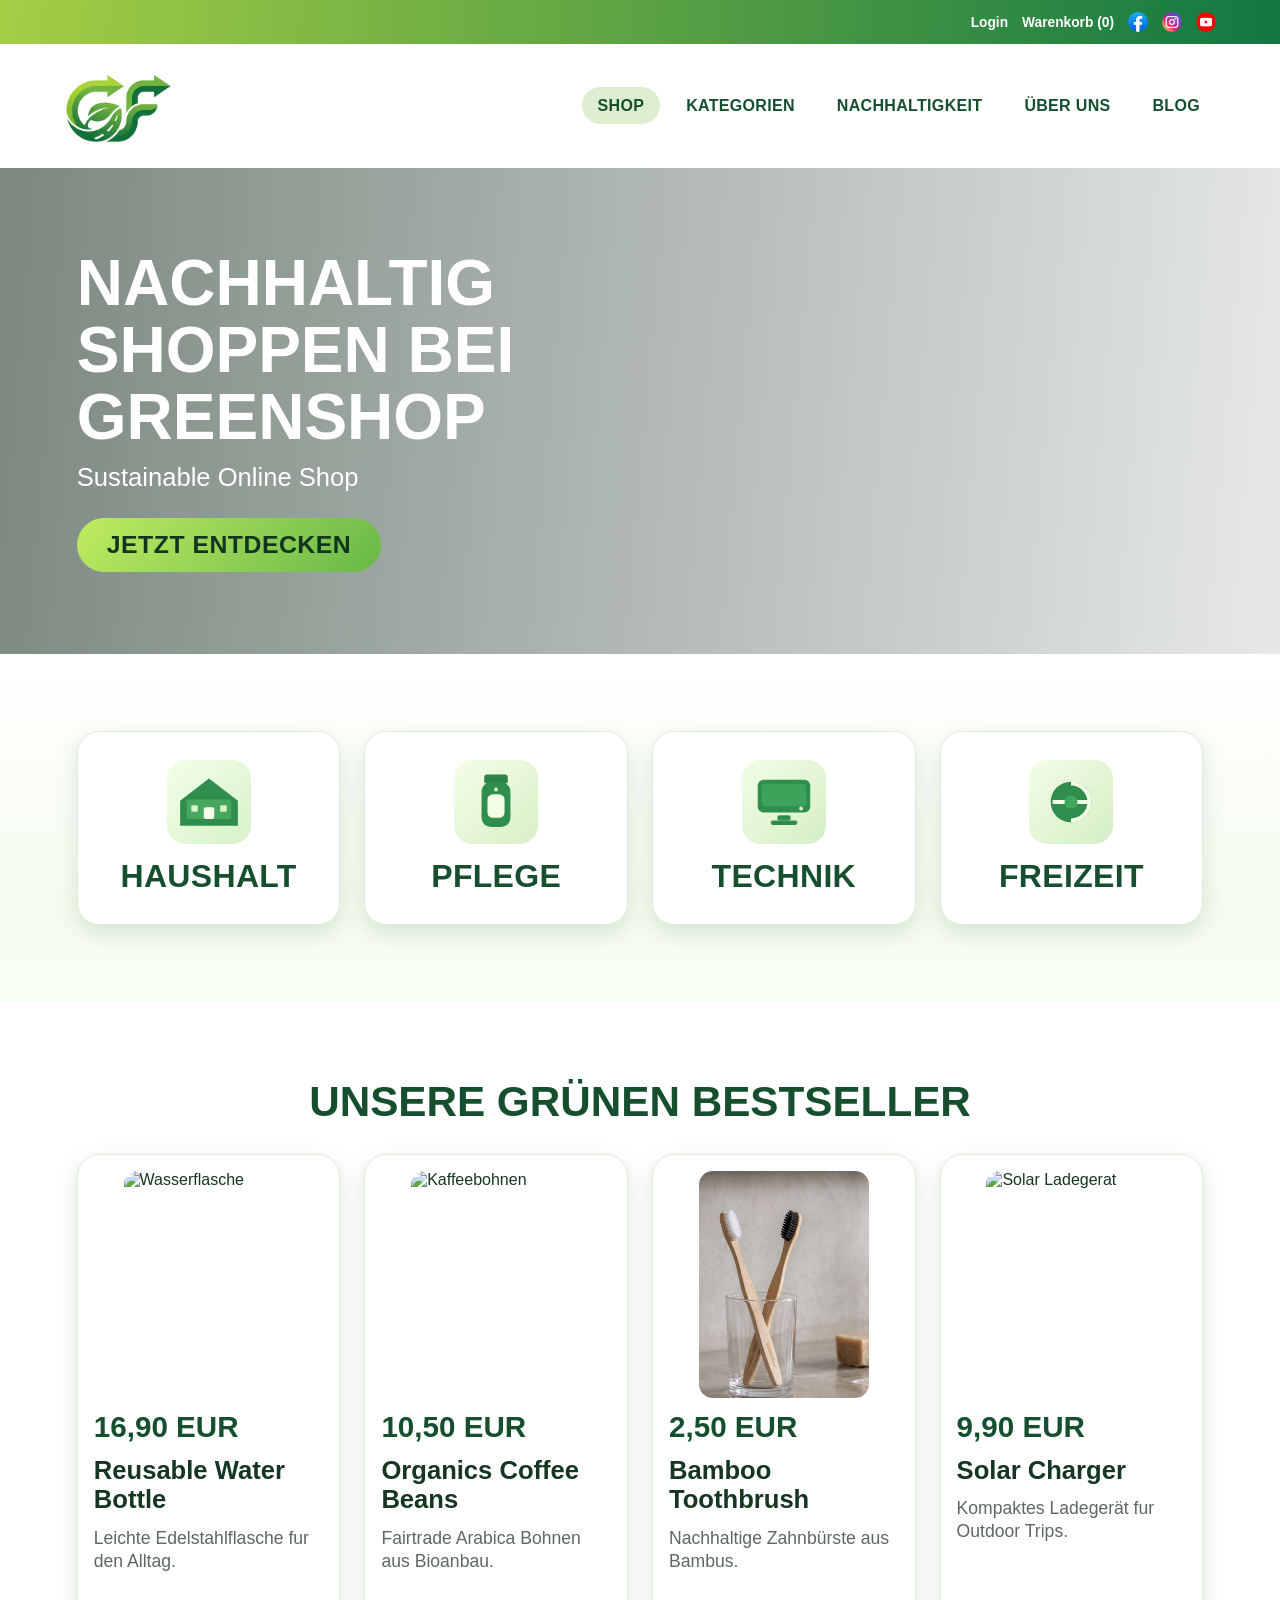
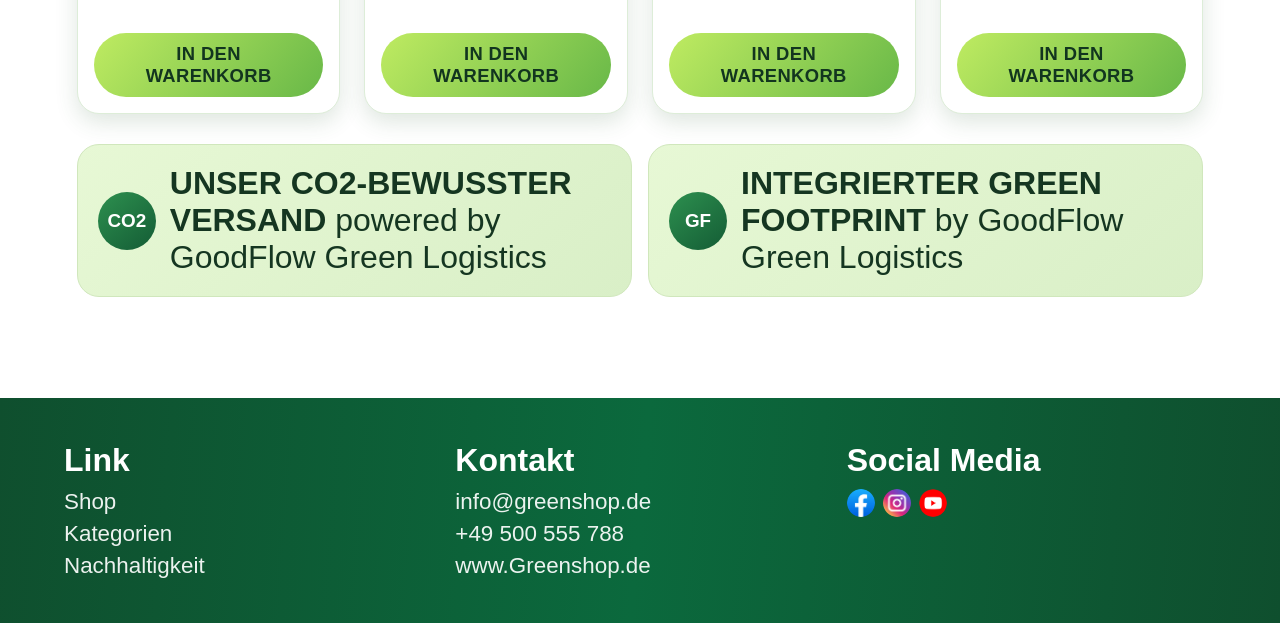
==== index.html @ f4a14ac5 "feat/refactor: Großes Frontend-Update, CSS-Strukturierung & Mobile Optimierung - refactor: styles.cs" ====
<!DOCTYPE html>
<html lang="de">
<head>
    <meta charset="UTF-8">
    <meta name="viewport" content="width=device-width, initial-scale=1.0">
    <title>Greenshop - Sustainable Online Shop</title>
    <link rel="icon" type="image/svg+xml" href="assets/icons/favicon.png">
    <link rel="stylesheet" href="styles/styles.css">
</head>
<body>
    <div class="page-wrap">
        <div class="site-shell">

            <!-- Aktions-Banner (innerhalb site-shell) -->
            <div id="promo-banner">
                <span class="banner-emoji">🌿</span>
                10 % Rabatt auf alles! &nbsp;–&nbsp; Nur bis <strong>16. Mai 2026</strong> &nbsp;–&nbsp; Endet in:
                <span class="banner-countdown">
                    <span class="countdown-block"><span id="cd-days">00</span><span class="cd-label">Tage</span></span>
                    <span class="cd-sep">:</span>
                    <span class="countdown-block"><span id="cd-hours">00</span><span class="cd-label">Std</span></span>
                    <span class="cd-sep">:</span>
                    <span class="countdown-block"><span id="cd-minutes">00</span><span class="cd-label">Min</span></span>
                    <span class="cd-sep">:</span>
                    <span class="countdown-block"><span id="cd-seconds">00</span><span class="cd-label">Sek</span></span>
                </span>
                <span class="banner-emoji">🌿</span>
            </div>
            <script>
                (function () {
                    const deadline = new Date('2026-05-17T00:00:00').getTime();
                    function pad(n) { return String(n).padStart(2, '0'); }
                    function tick() {
                        const diff = deadline - Date.now();
                        if (diff <= 0) {
                            document.getElementById('promo-banner').style.display = 'none';
                            return;
                        }
                        const days    = Math.floor(diff / 86400000);
                        const hours   = Math.floor((diff % 86400000) / 3600000);
                        const minutes = Math.floor((diff % 3600000)  / 60000);
                        const seconds = Math.floor((diff % 60000)    / 1000);
                        document.getElementById('cd-days').textContent    = pad(days);
                        document.getElementById('cd-hours').textContent   = pad(hours);
                        document.getElementById('cd-minutes').textContent = pad(minutes);
                        document.getElementById('cd-seconds').textContent = pad(seconds);
                    }
                    tick();
                    setInterval(tick, 1000);
                })();
            </script>

            <header>
                <div class="top-bar">
                    <a href="src/login.html" class="top-link">Login</a>
                    <a href="src/warenkorb.html" class="top-link">Warenkorb (0)</a>
                    <a href="src/blog.html" class="social-top"><img src="assets/icons/social-facebook.png" alt="Facebook" class="social-top-icon"></a>
                    <a href="src/blog.html" class="social-top"><img src="assets/icons/social-instagram.png" alt="Instagram" class="social-top-icon"></a>
                    <a href="src/blog.html" class="social-top"><img src="assets/icons/social-youtube.png" alt="YouTube" class="social-top-icon"></a>
                </div>
                <nav>
                    <a href="index.html" class="logo">
                        <img src="assets/images/logo-mockup.png" alt="GoodFlow Logo" class="logo-icon">
                    </a>
                    <input type="checkbox" id="menu-toggle" class="menu-toggle" aria-label="Navigation öffnen">
                    <label for="menu-toggle" class="hamburger" aria-hidden="true">
                        <span></span>
                        <span></span>
                        <span></span>
                    </label>
                    <ul class="nav-links">
                        <li><a href="src/shop.html" class="active">Shop</a></li>
                        <li><a href="src/kategorien.html">Kategorien</a></li>
                        <li><a href="src/nachhaltigkeit.html">Nachhaltigkeit</a></li>
                        <li><a href="src/ueber-uns.html">Über uns</a></li>
                        <li><a href="src/blog.html">Blog</a></li>
                    </ul>
                </nav>
            </header>

            <section class="hero">
                <div class="hero-content">
                    <h1>NACHHALTIG SHOPPEN BEI Greenshop</h1>
                    <p>Sustainable Online Shop</p>
                    <a href="src/shop.html" class="btn-cta">JETZT ENTDECKEN</a>
                </div>
            </section>

            <index>
                <section class="section section-soft categories">
                    <div class="category-grid">
                        <a href="src/kategorien.html#haushalt" class="cat-card">
                            <img src="assets/icons/cat-haushalt.svg" alt="Haushalt" class="cat-icon-img">
                            <h3>HAUSHALT</h3>
                        </a>
                        <a href="src/kategorien.html#pflege" class="cat-card">
                            <img src="assets/icons/cat-pflege.svg" alt="Pflege" class="cat-icon-img">
                            <h3>PFLEGE</h3>
                        </a>
                        <a href="src/kategorien.html#technik" class="cat-card">
                            <img src="assets/icons/cat-technik.svg" alt="Technik" class="cat-icon-img">
                            <h3>TECHNIK</h3>
                        </a>
                        <a href="src/kategorien.html#freizeit" class="cat-card">
                            <img src="assets/icons/cat-freizeit.svg" alt="Freizeit" class="cat-icon-img">
                            <h3>FREIZEIT</h3>
                        </a>
                    </div>
                </section>

                <section class="section products">
                    <h2 class="section-title">Unsere grünen Bestseller</h2>
                    <div class="product-grid">
                        <article class="product-card">
                            <img src="assets/images/bottle.png" alt="Wasserflasche" class="product-img">
                            <p class="price">16,90 EUR</p>
                            <h4>Reusable Water Bottle</h4>
                            <p class="desc">Leichte Edelstahlflasche fur den Alltag.</p>
                            <a href="src/shop.html" class="btn-cart">IN DEN WARENKORB</a>
                        </article>
                        <article class="product-card">
                            <img src="assets/images/coffee.png" alt="Kaffeebohnen" class="product-img">
                            <p class="price">10,50 EUR</p>
                            <h4>Organics Coffee Beans</h4>
                            <p class="desc">Fairtrade Arabica Bohnen aus Bioanbau.</p>
                            <a href="src/shop.html" class="btn-cart">IN DEN WARENKORB</a>
                        </article>
                        <article class="product-card">
                            <img src="assets/images/toothbrush.png" alt="Bambus Zahnbuerste" class="product-img">
                            <p class="price">2,50 EUR</p>
                            <h4>Bamboo Toothbrush</h4>
                            <p class="desc">Nachhaltige Zahnbürste aus Bambus.</p>
                            <a href="src/shop.html" class="btn-cart">IN DEN WARENKORB</a>
                        </article>
                        <article class="product-card">
                            <img src="assets/images/solar charger.png" alt="Solar Ladegerat" class="product-img">
                            <p class="price">9,90 EUR</p>
                            <h4>Solar Charger</h4>
                            <p class="desc">Kompaktes Ladegerät fur Outdoor Trips.</p>
                            <a href="src/shop.html" class="btn-cart">IN DEN WARENKORB</a>
                        </article>
                    </div>

                    <div class="info-banner">
                        <article class="info-box">
                            <span class="info-icon">CO2</span>
                            <p><strong>Unser CO2-bewusster Versand</strong> powered by GoodFlow Green Logistics</p>
                        </article>
                        <article class="info-box">
                            <span class="info-icon">GF</span>
                            <p><strong>Integrierter Green Footprint</strong> by GoodFlow Green Logistics</p>
                        </article>
                    </div>
                </section>
            </index>

            <footer>
                <div class="footer-col">
                    <h4>Link</h4>
                    <ul>
                        <li><a href="shop.html">Shop</a></li>
                        <li><a href="kategorien.html">Kategorien</a></li>
                        <li><a href="nachhaltigkeit.html">Nachhaltigkeit</a></li>
                    </ul>
                </div>
                <div class="footer-col">
                    <h4>Kontakt</h4>
                    <ul>
                        <li>info@greenshop.de</li>
                        <li>+49 500 555 788</li>
                        <li>www.Greenshop.de</li>
                    </ul>
                </div>
                <div class="footer-col">
                    <h4>Social Media</h4>
                    <div class="social-row">
                        <a href="src/blog.html" class="social-btn"><img src="assets/icons/social-facebook.png" alt="Facebook" class="social-icon"></a>
                        <a href="src/blog.html" class="social-btn"><img src="assets/icons/social-instagram.png" alt="Instagram" class="social-icon"></a>
                        <a href="src/blog.html" class="social-btn"><img src="assets/icons/social-youtube.png" alt="YouTube" class="social-icon"></a>
                    </div>
                </div>
            </footer>
        </div>
    </div>
</body>
</html>
---- styles/styles.css ----
/* ========================================================== */
/* CSS STRUCTURE & ORGANIZATION                              */
/* ========================================================== */
/* 
  1. CSS VARIABLES & ROOT
  2. RESET & GLOBAL STYLES
  3. TYPOGRAPHY & BUTTONS
  4. HEADER & NAVIGATION
  5. TOP BAR
  6. PROMO BANNER
  7. HERO SECTION
  8. CATEGORIES SECTION
  9. PRODUCTS SECTION
  10. INFO BANNER
  11. FOOTER
  12. BLOG SECTION
  13. LOGIN & DASHBOARD
  14. ÜBER UNS / TEAM
  15. MEDIA QUERIES (980px, 768px, 480px)
*/

/* ========================================================== */
/* 1. CSS VARIABLES & ROOT                                   */
/* ========================================================== */

:root {
    --green-900: #164f2e;
    --green-800: #1f6b3b;
    --green-700: #2f8d4e;
    --green-500: #7fcb4f;
    --green-300: #dceecf;
    --green-100: #f4fbef;
    --white: #ffffff;
    --text-900: #153621;
    --text-700: #315341;
    --shadow-soft: 0 16px 32px rgba(19, 62, 33, 0.12);
    --shadow-card: 0 8px 22px rgba(48, 102, 57, 0.16);
    --radius-lg: 22px;
}

/* ========================================================== */
/* 2. RESET & GLOBAL STYLES                                  */
/* ========================================================== */

* {
    box-sizing: border-box;
    margin: 0;
    padding: 0;
}

body {
    min-height: 100vh;
    font-family: "Segoe UI", Tahoma, Geneva, Verdana, sans-serif;
    background:
        radial-gradient(circle at 8% 88%, rgba(138, 194, 96, 0.2) 0, rgba(138, 194, 96, 0) 28%),
        radial-gradient(circle at 92% 18%, rgba(34, 105, 56, 0.15) 0, rgba(34, 105, 56, 0) 24%),
        #f5f5f5;
    color: var(--text-900);
}

.page-wrap {
    width: 100%;
    min-height: 100vh;
}

.site-shell {
    min-height: 100vh;
    background: var(--white);
    overflow: hidden;
}

/* ========================================================== */
/* 3. TYPOGRAPHY & BUTTONS                                   */
/* ========================================================== */

.btn-cta,
.btn-cart {
    text-decoration: none;
    text-align: center;
    border: 0;
    border-radius: 999px;
    background: linear-gradient(130deg, #bfeb61, #68b848);
    color: #12351f;
    font-weight: 800;
    letter-spacing: 0.02em;
    transition: transform 0.2s ease, filter 0.2s ease;
}

.btn-cta {
    display: inline-block;
    padding: 13px 30px;
    font-size: 1.55rem;
}

.btn-cart {
    display: block;
    margin-top: auto;
    padding: 10px 18px;
    font-size: 1.15rem;
    cursor: pointer;
}

.btn-cta:hover,
.btn-cart:hover {
    transform: translateY(-1px);
    filter: brightness(0.98);
}

.section {
    padding: clamp(56px, 6vw, 88px) clamp(24px, 6vw, 84px);
}

.section-soft {
    background: linear-gradient(180deg, #ffffff 0%, #f5fcef 75%, #f7fff5 100%);
}

.section-title {
    text-align: center;
    text-transform: uppercase;
    color: var(--green-900);
    font-size: clamp(2.1rem, 3.3vw, 3rem);
    margin-bottom: 28px;
}

/* ========================================================== */
/* 4. HEADER & NAVIGATION                                    */
/* ========================================================== */

nav {
    display: flex;
    align-items: center;
    justify-content: space-between;
    padding: 26px clamp(24px, 5vw, 64px);
    background: var(--white);
}

.logo {
    text-decoration: none;
    color: inherit;
    display: flex;
    align-items: center;
    gap: 12px;
}

.logo-mark {
    width: 48px;
    height: 48px;
    border-radius: 50%;
    display: grid;
    place-items: center;
    background: linear-gradient(145deg, var(--green-500), var(--green-800));
    color: var(--white);
    font-weight: 800;
}

.logo-icon {
    width: 250px;
    height: 72px;
    flex: 0 0 auto;
    object-fit: contain;
    object-position: left center;
}

.logo strong {
    display: block;
    color: var(--green-800);
    font-size: 1.95rem;
    line-height: 1;
}

.logo small {
    color: var(--text-700);
    font-size: 0.9rem;
    font-weight: 600;
}

.nav-links {
    list-style: none;
    display: flex;
    flex-wrap: wrap;
    align-items: center;
    gap: 10px;
}

.nav-links a {
    text-decoration: none;
    text-transform: uppercase;
    letter-spacing: 0.02em;
    color: var(--green-900);
    font-weight: 700;
    padding: 10px 16px;
    border-radius: 999px;
}

.nav-links a:hover,
.nav-links a.active {
    background: var(--green-300);
}

.menu-toggle {
    position: absolute;
    width: 1px;
    height: 1px;
    opacity: 0;
    pointer-events: none;
}

.hamburger {
    display: none;
    width: 48px;
    height: 48px;
    border-radius: 50%;
    border: 0;
    background: linear-gradient(135deg, #1f6b3b, #2f8d4e);
    align-items: center;
    justify-content: center;
    flex-direction: column;
    gap: 6px;
    cursor: pointer;
    box-shadow: 0 8px 18px rgba(17, 72, 42, 0.3);
    z-index: 120;
}

.hamburger span {
    width: 22px;
    height: 2px;
    background: var(--white);
    border-radius: 99px;
    transform-origin: center;
    transition: transform 0.32s ease, opacity 0.25s ease;
}

/* ========================================================== */
/* 5. TOP BAR                                                */
/* ========================================================== */

.top-bar {
    min-height: 44px;
    display: flex;
    align-items: center;
    justify-content: flex-end;
    gap: 14px;
    padding: 8px clamp(24px, 5vw, 64px);
    background: linear-gradient(95deg, #a5ce44, #117743);
    color: var(--white);
}

.top-link {
    color: var(--white);
    text-decoration: none;
    font-size: 0.86rem;
    font-weight: 600;
}

.social-top {
    display: inline-flex;
    align-items: center;
    justify-content: center;
}

.social-top-icon {
    width: 20px;
    height: 20px;
    display: block;
    border-radius: 50%;
}

/* ========================================================== */
/* 6. PROMO BANNER                                           */
/* ========================================================== */

#promo-banner {
    background-color: var(--green-800);
    color: var(--white);
    text-align: center;
    padding: 10px 20px;
    font-size: 14px;
    font-weight: 600;
    letter-spacing: 0.04em;
    width: 100%;
    box-sizing: border-box;
    display: flex;
    align-items: center;
    justify-content: center;
    gap: 10px;
}

#promo-banner .banner-emoji {
    font-size: 16px;
}

#promo-banner strong {
    white-space: nowrap;
}

.banner-countdown {
    display: inline-flex;
    align-items: center;
    gap: 6px;
    background: rgba(0, 0, 0, 0.2);
    border-radius: 8px;
    padding: 4px 12px;
    margin-left: 4px;
    font-variant-numeric: tabular-nums;
}

.countdown-block {
    display: inline-flex;
    flex-direction: column;
    align-items: center;
    width: 38px;
}

.countdown-block span:first-child {
    font-size: 15px;
    font-weight: 800;
    line-height: 1.1;
    width: 22px;
    text-align: center;
    display: inline-block;
}

.cd-label {
    font-size: 10px !important;
    font-weight: 500 !important;
    opacity: 0.8;
    text-transform: uppercase;
    letter-spacing: 0.04em;
}

.cd-sep {
    font-size: 14px;
    font-weight: 700;
    opacity: 0.5;
    margin-bottom: 10px;
}

/* ========================================================== */
/* 7. HERO SECTION                                           */
/* ========================================================== */

.hero {
    min-height: 54vh;
    background:
        linear-gradient(95deg, rgba(14, 38, 23, 0.55), rgba(14, 38, 23, 0.1)),
        url("https://images.unsplash.com/photo-1529156069898-49953e39b3ac?auto=format&fit=crop&q=80&w=1700") center/cover;
    display: flex;
    align-items: center;
    padding: 56px clamp(24px, 6vw, 84px);
}

.hero-content {
    color: var(--white);
    max-width: 540px;
}

.hero h1 {
    font-size: clamp(2.1rem, 5vw, 4rem);
    line-height: 1.05;
    text-transform: uppercase;
    margin-bottom: 12px;
}

.hero p {
    font-size: clamp(1.2rem, 2vw, 2rem);
    margin-bottom: 26px;
}

/* ========================================================== */
/* 8. CATEGORIES SECTION                                     */
/* ========================================================== */

.category-grid {
    display: grid;
    grid-template-columns: repeat(4, minmax(0, 1fr));
    gap: 24px;
}

.cat-card {
    text-decoration: none;
    color: var(--green-900);
    background: var(--white);
    border-radius: var(--radius-lg);
    box-shadow: var(--shadow-card);
    border: 1px solid #deedd8;
    min-height: 194px;
    display: flex;
    flex-direction: column;
    justify-content: center;
    align-items: center;
    gap: 14px;
}

.cat-icon {
    font-size: 3.35rem;
}

.cat-icon-img {
    width: 84px;
    height: 84px;
}

.cat-card h3 {
    font-size: 2rem;
    letter-spacing: 0.01em;
}

/* ========================================================== */
/* 9. PRODUCTS SECTION                                       */
/* ========================================================== */

.product-grid {
    display: grid;
    grid-template-columns: repeat(4, minmax(220px, 1fr));
    gap: 24px;
}

.product-card {
    background: var(--white);
    border-radius: var(--radius-lg);
    box-shadow: var(--shadow-card);
    border: 1px solid #ddedd8;
    padding: 16px;
    display: flex;
    flex-direction: column;
    gap: 12px;
    min-height: 560px;
}

.product-img {
    width: clamp(170px, 72%, 240px);
    aspect-ratio: 3 / 4;
    height: auto;
    align-self: center;
    object-fit: cover;
    border-radius: 14px;
}

.price {
    font-size: 1.85rem;
    color: var(--green-900);
    font-weight: 900;
}

.product-card h4 {
    font-size: 1.6rem;
    line-height: 1.15;
}

.desc {
    color: #5c695f;
    font-size: 1.1rem;
    line-height: 1.3;
}

/* ========================================================== */
/* 10. INFO BANNER                                           */
/* ========================================================== */

.info-banner {
    margin-top: 30px;
    display: grid;
    grid-template-columns: repeat(2, minmax(0, 1fr));
    gap: 16px;
}

.info-box {
    background: linear-gradient(140deg, #e7f8d5, #d9efc7);
    border-radius: var(--radius-lg);
    border: 1px solid #d0e7bc;
    min-height: 150px;
    display: flex;
    align-items: center;
    gap: 14px;
    padding: 20px;
}

.info-icon {
    flex: 0 0 auto;
    width: 58px;
    height: 58px;
    border-radius: 50%;
    display: grid;
    place-items: center;
    color: var(--white);
    background: linear-gradient(140deg, #2d904f, #145c35);
    font-size: 1.18rem;
    font-weight: 800;
}

.info-box p {
    font-size: 2rem;
    line-height: 1.15;
}

.info-box strong {
    text-transform: uppercase;
}

/* ========================================================== */
/* 11. FOOTER                                                */
/* ========================================================== */

footer {
    margin-top: 24px;
    padding: 44px clamp(24px, 5vw, 64px);
    display: grid;
    grid-template-columns: repeat(3, minmax(0, 1fr));
    gap: 22px;
    color: var(--white);
    background: linear-gradient(95deg, #0f4f2e, #0b693d, #0f4f2e);
}

.footer-col h4 {
    font-size: 2rem;
    margin-bottom: 10px;
}

.footer-col ul {
    list-style: none;
    display: grid;
    gap: 6px;
}

.footer-col li,
.footer-col a {
    font-size: 1.4rem;
    color: rgba(255, 255, 255, 0.92);
    text-decoration: none;
}

.social-row {
    display: flex;
    gap: 8px;
}

.social-btn {
    display: inline-flex;
    align-items: center;
    justify-content: center;
    text-decoration: none;
}

.social-icon {
    width: 28px;
    height: 28px;
    border-radius: 50%;
    display: block;
}

/* ========================================================== */
/* 12. BLOG SECTION                                          */
/* ========================================================== */

.blog-section {
    background-color: var(--white);
}

.blog-grid {
    display: grid;
    grid-template-columns: repeat(auto-fit, minmax(300px, 1fr));
    gap: 32px;
    max-width: 1200px;
    margin: 0 auto;
}

.blog-card {
    background: var(--white);
    border-radius: var(--radius-lg);
    box-shadow: var(--shadow-card);
    border: 1px solid #d7e7cf;
    overflow: hidden;
    transition: transform 0.3s ease, box-shadow 0.3s ease;
    display: flex;
    flex-direction: column;
}

.blog-card:hover {
    transform: translateY(-6px);
    box-shadow: var(--shadow-soft);
}

.blog-img {
    width: 100%;
    height: 220px;
    object-fit: cover;
}

.blog-content {
    padding: 26px;
    display: flex;
    flex-direction: column;
    flex-grow: 1;
}

.blog-date {
    font-size: 0.85rem;
    color: var(--green-700);
    font-weight: 700;
    text-transform: uppercase;
    letter-spacing: 0.05em;
    margin-bottom: 8px;
}

.blog-content h3 {
    font-size: 1.5rem;
    color: var(--green-900);
    margin-bottom: 12px;
    line-height: 1.3;
}

.blog-content p {
    color: var(--text-700);
    font-size: 1.05rem;
    line-height: 1.5;
    margin-bottom: 20px;
    flex-grow: 1;
}

.blog-content .text-link {
    align-self: flex-start;
    font-size: 1.05rem;
}

/* ========================================================== */
/* 13. LOGIN & DASHBOARD                                     */
/* ========================================================== */

.subpage-hero {
    min-height: 42vh;
    padding: 70px 42px;
    display: grid;
    place-items: center;
    text-align: center;
    background: linear-gradient(165deg, #f8fff2 0%, #e3f3d5 100%);
}

.subpage-hero h1 {
    font-size: clamp(2rem, 5vw, 4rem);
    margin-bottom: 12px;
}

.subpage-hero p {
    color: var(--text-700);
    max-width: 620px;
    font-size: clamp(1rem, 1.9vw, 1.35rem);
}

.login-section {
    padding: 40px clamp(24px, 6vw, 84px) 80px;
    display: flex;
    justify-content: center;
}

.login-card {
    width: min(520px, 100%);
    background: #ffffff;
    border: 1px solid #d7e7cf;
    border-radius: 18px;
    box-shadow: var(--shadow-card);
    padding: 26px;
}

.login-card h2 {
    font-size: 1.7rem;
    margin-bottom: 16px;
}

.login-form {
    display: grid;
    gap: 14px;
}

.login-form label {
    display: grid;
    gap: 8px;
    color: #264937;
    font-weight: 600;
}

.login-form input {
    border: 1px solid #c6ddbd;
    border-radius: 12px;
    padding: 12px 14px;
    font-size: 1rem;
}

.login-actions {
    display: flex;
    justify-content: space-between;
    align-items: center;
    margin-top: 8px;
}

.text-link {
    color: #1f6b3b;
    font-weight: 700;
    text-decoration: none;
}

#error-msg {
    color: #721c24;
    background-color: #f8d7da;
    padding: 12px;
    border-radius: 12px;
    display: none;
    margin-bottom: 16px;
    font-size: 0.95em;
    border: 1px solid #f5c6cb;
}

.password-wrapper {
    position: relative;
    display: flex;
    align-items: center;
}

.password-wrapper input {
    width: 100%;
    padding-right: 40px;
}

#togglePassword {
    position: absolute;
    right: 14px;
    cursor: pointer;
    user-select: none;
    font-size: 1.2rem;
}

.dashboard-container {
    max-width: 800px;
    margin: 40px auto;
    padding: 26px;
    background-color: var(--white);
    border-radius: var(--radius-lg);
    box-shadow: var(--shadow-card);
    border: 1px solid #d7e7cf;
}

.welcome-msg {
    color: var(--green-900);
    margin-bottom: 24px;
    font-size: 1.8rem;
}

.dashboard-grid {
    display: grid;
    grid-template-columns: repeat(2, minmax(0, 1fr));
    gap: 20px;
}

.dashboard-card {
    background: var(--white);
    padding: 20px;
    border-radius: 14px;
    border: 1px solid #c6ddbd;
}

.logout-btn {
    display: inline-block;
    margin-top: 24px;
    padding: 12px 24px;
    background-color: #d9534f;
    color: var(--white);
    text-decoration: none;
    border-radius: 999px;
    font-weight: 700;
    transition: filter 0.2s ease;
}

.logout-btn:hover {
    filter: brightness(0.9);
}

/* ========================================================== */
/* 14. ÜBER UNS / TEAM STYLES                                */
/* ========================================================== */

.feature-grid {
    display: grid;
    grid-template-columns: repeat(auto-fit, minmax(240px, 1fr));
    gap: 24px;
    max-width: 1200px;
    margin: 0 auto;
}

.feature-card {
    background: var(--white);
    border-radius: var(--radius-lg);
    box-shadow: var(--shadow-card);
    border: 1px solid #d7e7cf;
    padding: 30px 24px;
    text-align: center;
    transition: transform 0.3s ease, box-shadow 0.3s ease;
}

.feature-card:hover {
    transform: translateY(-5px);
    box-shadow: var(--shadow-soft);
}

.feature-icon {
    font-size: 3.5rem;
    margin-bottom: 18px;
}

.feature-card h3 {
    color: var(--green-900);
    margin-bottom: 12px;
    font-size: 1.4rem;
}

.feature-card p {
    color: var(--text-700);
    line-height: 1.6;
}

.team-grid-wide {
    display: grid;
    grid-template-columns: repeat(auto-fit, minmax(400px, 1fr));
    gap: 30px;
}

.team-profile {
    background: var(--white);
    border-radius: var(--radius-lg);
    box-shadow: var(--shadow-card);
    border: 1px solid #d7e7cf;
    padding: 30px;
    display: flex;
    flex-direction: column;
    gap: 20px;
    transition: transform 0.2s ease;
}

.team-profile:hover {
    transform: translateY(-3px);
}

.team-header {
    display: flex;
    align-items: center;
    gap: 20px;
    border-bottom: 1px solid #eef6ea;
    padding-bottom: 20px;
}

.team-avatar-large {
    width: 76px;
    height: 76px;
    background: linear-gradient(135deg, var(--green-300), var(--green-500));
    border-radius: 50%;
    display: flex;
    align-items: center;
    justify-content: center;
    font-size: 2.2rem;
    flex-shrink: 0;
    box-shadow: inset 0 -3px 6px rgba(0,0,0,0.1);
}

.team-header h3 {
    color: var(--green-900);
    font-size: 1.6rem;
    margin-bottom: 4px;
}

.role {
    color: var(--green-700);
    font-weight: 700;
    font-size: 0.95rem;
    text-transform: uppercase;
    letter-spacing: 0.05em;
}

.team-bio p {
    color: var(--text-700);
    line-height: 1.7;
    margin-bottom: 24px;
    font-size: 1.05rem;
}

.team-interests {
    display: flex;
    flex-wrap: wrap;
    gap: 10px;
    margin-top: auto; 
}

.team-interests span {
    background: var(--green-100);
    border: 1px solid #c6ddbd;
    color: var(--green-800);
    padding: 8px 16px;
    border-radius: 999px;
    font-size: 0.85rem;
    font-weight: 700;
}

/* --- Zusätzliche Über-Uns & Layout-Klassen --- */
.content-narrow {
    max-width: 900px;
    margin: 0 auto;
}

.content-wide {
    max-width: 1100px;
    margin: 0 auto;
}

.mission-text {
    font-size: 1.2rem;
    line-height: 1.8;
    color: var(--text-700);
    margin-bottom: 24px;
    text-align: center;
}

.timeline-grid {
    display: grid;
    gap: 20px;
}

.timeline-item {
    padding: 24px;
    border-left: 4px solid var(--green-700);
    background: #f9fdf7;
    border-radius: 0 8px 8px 0;
    transition: transform 0.2s ease;
}

.timeline-item:hover {
    transform: translateX(5px);
}

.timeline-item h3 {
    color: var(--green-900);
    margin-bottom: 8px;
    font-size: 1.3rem;
}

.timeline-item p {
    color: var(--text-700);
    line-height: 1.6;
}

.team-intro-text {
    font-size: 1.1rem;
    line-height: 1.8;
    color: var(--text-700);
    margin-bottom: 40px;
    text-align: center;
    max-width: 700px;
    margin-left: auto;
    margin-right: auto;
}
/* ========================================================== */
/* 15. MEDIA QUERIES TABLET & MOBIL (980px, 768px, 480px)    */
/* ========================================================== */

@media (max-width: 980px) {
    nav {
        position: relative;
        flex-direction: row;
        gap: 12px;
        padding: 16px 20px;
    }

    .top-bar {
        justify-content: center;
        flex-wrap: wrap;
    }

    .hero {
        min-height: 340px;
        padding-top: 54px;
        padding-bottom: 54px;
        padding-left: 24px;
        padding-right: 24px;
    }

    .logo {
        align-self: center;
    }

    .logo-icon {
        width: 190px;
        height: 46px;
    }

    .hamburger {
        display: inline-flex;
        margin-left: auto;
    }

    .nav-links {
        position: fixed;
        inset: 0;
        z-index: 110;
        width: 100vw;
        height: 100vh;
        justify-content: center;
        align-items: center;
        flex-direction: column;
        flex-wrap: nowrap;
        gap: 18px;
        padding: 110px 24px 36px;
        background:
            radial-gradient(circle at 75% 12%, rgba(176, 231, 121, 0.35) 0, rgba(176, 231, 121, 0) 35%),
            linear-gradient(150deg, #0f4f2e, #117743 50%, #0e5f36);
        opacity: 0;
        visibility: hidden;
        pointer-events: none;
        transform: translateY(-100%);
        transition: transform 0.4s ease, opacity 0.3s ease, visibility 0.3s ease;
        overflow-y: auto;
    }

    .nav-links li {
        width: min(420px, 100%);
        display: flex;
        justify-content: center;
    }

    .nav-links a {
        display: block;
        width: 100%;
        text-align: center;
        line-height: 1.2;
        padding: 14px 18px;
        color: var(--white);
        font-size: clamp(1.4rem, 4vw, 2rem);
        letter-spacing: 0.04em;
    }

    .nav-links a:hover,
    .nav-links a.active {
        background: rgba(255, 255, 255, 0.2);
    }

    .menu-toggle:checked ~ .nav-links {
        opacity: 1;
        visibility: visible;
        pointer-events: auto;
        transform: translateY(0);
    }

    .menu-toggle:checked + .hamburger {
        position: fixed;
        top: 58px;
        right: 20px;
    }

    .menu-toggle:checked + .hamburger span:nth-child(1) {
        transform: translateY(8px) rotate(45deg);
    }

    .menu-toggle:checked + .hamburger span:nth-child(2) {
        opacity: 0;
    }

    .menu-toggle:checked + .hamburger span:nth-child(3) {
        transform: translateY(-8px) rotate(-45deg);
    }

    body:has(.menu-toggle:checked) {
        overflow: hidden;
    }

    .category-grid,
    .product-grid {
        grid-template-columns: 1fr;
    }

    .product-img {
        width: clamp(170px, 66%, 230px);
    }
    
    .dashboard-grid,
    .team-grid-wide {
        grid-template-columns: 1fr;
    }
}

/* TABLET BREAKPOINT (max-width: 768px) */
@media (max-width: 768px) {
    .section {
        padding: clamp(40px, 5vw, 56px) 20px;
    }

    .section-title {
        font-size: clamp(1.6rem, 3vw, 2.2rem);
        margin-bottom: 20px;
    }

    .hero h1 {
        font-size: clamp(1.6rem, 4vw, 2.8rem);
        margin-bottom: 10px;
    }

    .hero p {
        font-size: clamp(1rem, 1.8vw, 1.5rem);
        margin-bottom: 20px;
    }

    .btn-cta {
        padding: 11px 24px;
        font-size: 1.2rem;
    }

    .category-grid {
        grid-template-columns: repeat(2, 1fr);
        gap: 16px;
    }

    .cat-card {
        min-height: 160px;
        gap: 10px;
    }

    .cat-icon {
        font-size: 2.5rem;
    }

    .cat-icon-img {
        width: 64px;
        height: 64px;
    }

    .cat-card h3 {
        font-size: 1.4rem;
    }

    .product-grid {
        grid-template-columns: repeat(2, 1fr);
        gap: 16px;
    }

    .product-card {
        min-height: 420px;
        padding: 12px;
        gap: 10px;
    }

    .product-card h4 {
        font-size: 1.2rem;
        line-height: 1.2;
    }

    .price {
        font-size: 1.4rem;
    }

    .desc {
        font-size: 0.95rem;
        line-height: 1.3;
    }

    .btn-cart {
        padding: 8px 14px;
        font-size: 0.95rem;
        margin-top: auto;
    }

    .product-img {
        width: clamp(120px, 60%, 180px);
    }

    #promo-banner {
        padding: 8px 16px;
        font-size: 13px;
        gap: 8px;
        flex-wrap: wrap;
    }

    .banner-countdown {
        padding: 4px 10px;
        gap: 4px;
    }

    .countdown-block {
        width: 32px;
    }

    .countdown-block span:first-child {
        font-size: 12px;
        width: 18px;
    }

    .cd-label {
        font-size: 8px !important;
    }

    .info-banner {
        grid-template-columns: 1fr;
        gap: 12px;
    }

    .info-box {
        min-height: 120px;
        padding: 16px;
        gap: 12px;
    }

    .info-box p {
        font-size: 1.3rem;
    }

    .info-icon {
        width: 48px;
        height: 48px;
        font-size: 1rem;
    }

    footer {
        grid-template-columns: 1fr;
        gap: 16px;
        padding: 32px 20px;
    }

    .footer-col h4 {
        font-size: 1.4rem;
    }

    .footer-col li,
    .footer-col a {
        font-size: 1.1rem;
    }

    .cart-section {
        grid-template-columns: 1fr !important;
        padding: 20px 16px !important;
    }

    .cart-summary {
        position: static !important;
    }

    .dashboard-container {
        padding: 20px;
        margin: 20px 16px;
    }
}

/* SMARTPHONE BREAKPOINT (max-width: 480px) */
@media (max-width: 480px) {
    .section {
        padding: clamp(32px, 4vw, 40px) 16px;
    }

    .section-title {
        font-size: clamp(1.4rem, 2.8vw, 1.8rem);
        margin-bottom: 16px;
    }

    .hero {
        min-height: 280px;
        padding: 40px 16px;
    }

    .hero h1 {
        font-size: clamp(1.3rem, 3.5vw, 2rem);
        margin-bottom: 8px;
    }

    .hero p {
        font-size: clamp(0.95rem, 1.5vw, 1.2rem);
        margin-bottom: 16px;
    }

    .btn-cta {
        padding: 10px 20px;
        font-size: 1rem;
    }

    .category-grid {
        grid-template-columns: repeat(2, 1fr);
        gap: 12px;
    }

    .cat-card {
        min-height: 140px;
        gap: 8px;
        border-radius: 16px;
    }

    .cat-icon {
        font-size: 2rem;
    }

    .cat-icon-img {
        width: 54px;
        height: 54px;
    }

    .cat-card h3 {
        font-size: 1.1rem;
        letter-spacing: 0;
    }

    .product-grid {
        grid-template-columns: repeat(2, 1fr);
        gap: 12px;
    }

    .product-card {
        min-height: 360px;
        padding: 10px;
        gap: 8px;
        border-radius: 14px;
    }

    .product-card h4 {
        font-size: 1rem;
        line-height: 1.15;
    }

    .price {
        font-size: 1.2rem;
        font-weight: 900;
    }

    .desc {
        font-size: 0.85rem;
        line-height: 1.25;
    }

    .btn-cart {
        padding: 7px 12px;
        font-size: 0.85rem;
        font-weight: 700;
    }

    .product-img {
        width: clamp(90px, 50%, 130px);
        aspect-ratio: 3 / 4;
    }

    #promo-banner {
        padding: 6px 12px;
        font-size: 11px;
        gap: 4px;
        flex-direction: column;
        line-height: 1.3;
    }

    #promo-banner strong {
        white-space: normal;
    }

    .banner-countdown {
        padding: 3px 8px;
        gap: 2px;
        margin: 0;
        font-size: 10px;
    }

    .countdown-block {
        width: 28px;
    }

    .countdown-block span:first-child {
        font-size: 11px;
        width: 16px;
    }

    .cd-label {
        font-size: 7px !important;
        display: none;
    }

    .cd-sep {
        font-size: 10px;
        margin-bottom: 6px;
    }

    .info-banner {
        grid-template-columns: 1fr;
        gap: 10px;
    }

    .info-box {
        min-height: 100px;
        padding: 12px;
        gap: 10px;
    }

    .info-box p {
        font-size: 1.1rem;
        line-height: 1.2;
    }

    .info-icon {
        width: 42px;
        height: 42px;
        font-size: 0.9rem;
        flex-shrink: 0;
    }

    footer {
        grid-template-columns: 1fr;
        gap: 12px;
        padding: 24px 16px;
    }

    .footer-col h4 {
        font-size: 1.2rem;
        margin-bottom: 8px;
    }

    .footer-col li,
    .footer-col a {
        font-size: 0.95rem;
    }

    .social-icon {
        width: 24px;
        height: 24px;
    }

    .login-section {
        padding: 20px 16px 40px;
    }

    .login-card {
        padding: 18px;
    }

    .login-card h2 {
        font-size: 1.3rem;
        margin-bottom: 12px;
    }

    .login-form input {
        padding: 10px 12px;
        font-size: 0.95rem;
    }

    .cart-section {
        grid-template-columns: 1fr !important;
        padding: 16px 12px !important;
    }

    .dashboard-container {
        padding: 16px;
        margin: 16px 12px;
    }

    .dashboard-card {
        padding: 14px;
    }

    .welcome-msg {
        font-size: 1.4rem;
        margin-bottom: 16px;
    }
}
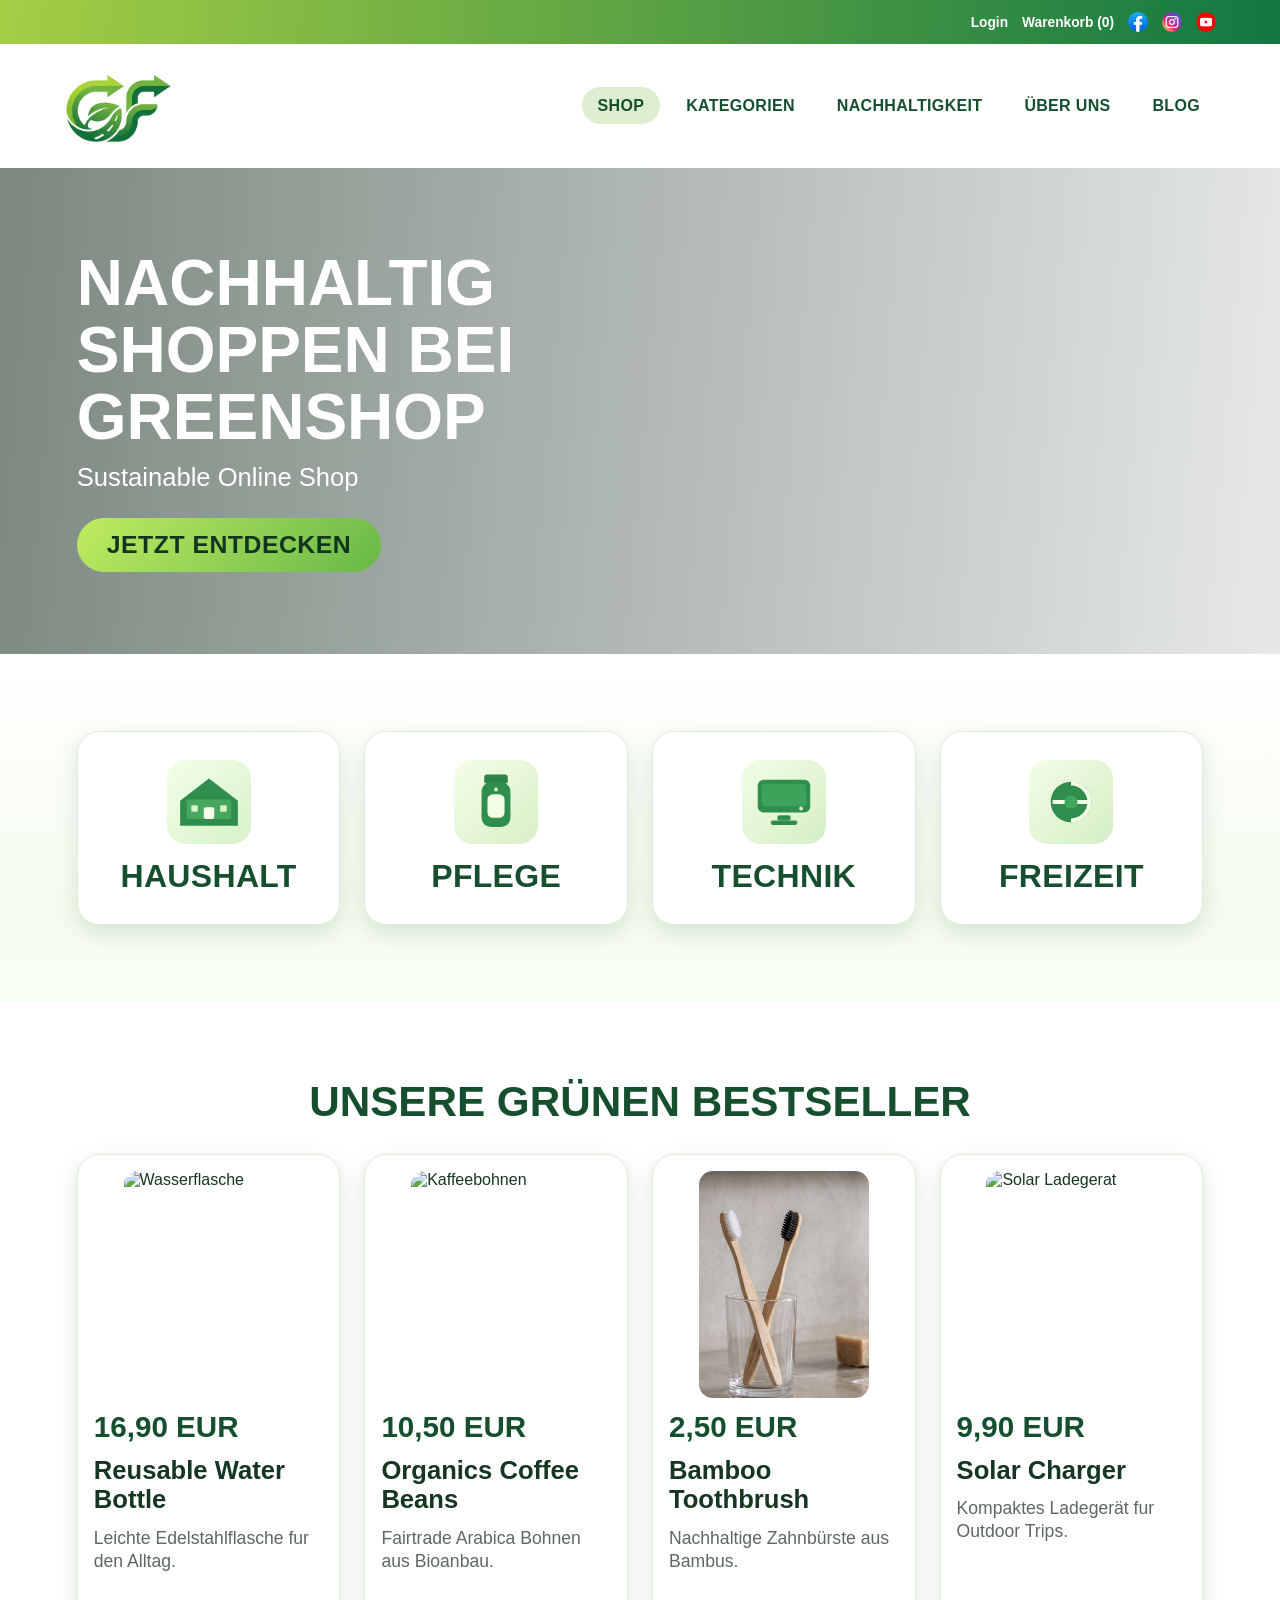
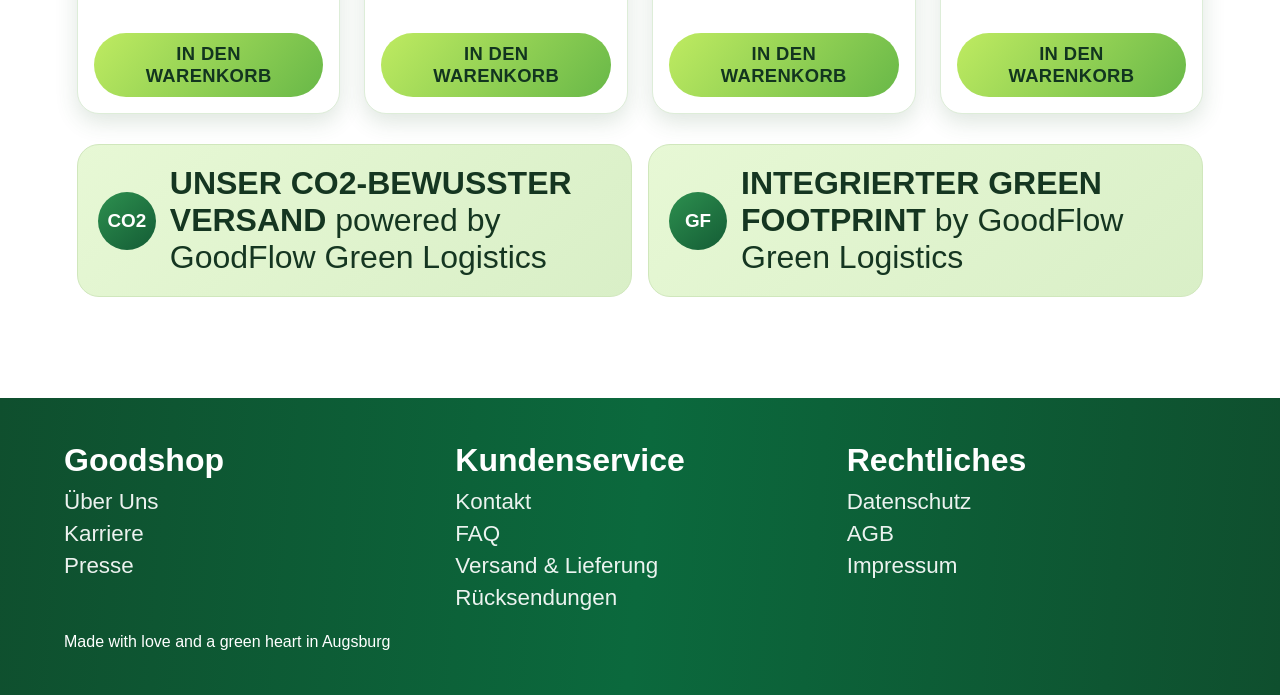
==== commit 38198fc9: "feat: Standardize footer across all HTML pages Ensures a consistent footer design and navigation acr" ====
--- a/index.html
+++ b/index.html
@@ -156,28 +156,37 @@
 
             <footer>
                 <div class="footer-col">
-                    <h4>Link</h4>
+                    <h4>Goodshop</h4>
                     <ul>
-                        <li><a href="shop.html">Shop</a></li>
-                        <li><a href="kategorien.html">Kategorien</a></li>
-                        <li><a href="nachhaltigkeit.html">Nachhaltigkeit</a></li>
+                        <li><a href="src/ueber-uns.html">Über Uns</a></li>
+                        <li><a href="#">Karriere</a></li>
+                        <li><a href="#">Presse</a></li>
                     </ul>
                 </div>
                 <div class="footer-col">
-                    <h4>Kontakt</h4>
+                    <h4>Kundenservice</h4>
                     <ul>
-                        <li>info@greenshop.de</li>
-                        <li>+49 500 555 788</li>
-                        <li>www.Greenshop.de</li>
+                        <li><a href="src/contact.html">Kontakt</a></li>
+                        <li><a href="#">FAQ</a></li>
+                        <li><a href="#">Versand & Lieferung</a></li>
+                        <li><a href="#">Rücksendungen</a></li>
                     </ul>
                 </div>
                 <div class="footer-col">
-                    <h4>Social Media</h4>
+                    <h4>Rechtliches</h4>
+                    <ul>
+                        <li><a href="src/datenschutz.html">Datenschutz</a></li>
+                        <li><a href="#">AGB</a></li>
+                        <li><a href="src/impressum.html">Impressum</a></li>
+                    </ul>
                     <div class="social-row">
-                        <a href="src/blog.html" class="social-btn"><img src="assets/icons/social-facebook.png" alt="Facebook" class="social-icon"></a>
-                        <a href="src/blog.html" class="social-btn"><img src="assets/icons/social-instagram.png" alt="Instagram" class="social-icon"></a>
-                        <a href="src/blog.html" class="social-btn"><img src="assets/icons/social-youtube.png" alt="YouTube" class="social-icon"></a>
+                        <a href="#" class="social-btn"><i class="fab fa-facebook-f social-icon"></i></a>
+                        <a href="#" class="social-btn"><i class="fab fa-instagram social-icon"></i></a>
+                        <a href="#" class="social-btn"><i class="fab fa-twitter social-icon"></i></a>
                     </div>
+                </div>
+                <div class="footer-bottom">
+                    <p>Made with love and a green heart in Augsburg</p>
                 </div>
             </footer>
         </div>
--- a/styles/styles.css
+++ b/styles/styles.css
@@ -32,7 +32,7 @@
     --green-100: #f4fbef;
     --white: #ffffff;
     --text-900: #153621;
-    --text-700: #315341;
+    --text-700: #315541;
     --shadow-soft: 0 16px 32px rgba(19, 62, 33, 0.12);
     --shadow-card: 0 8px 22px rgba(48, 102, 57, 0.16);
     --radius-lg: 22px;
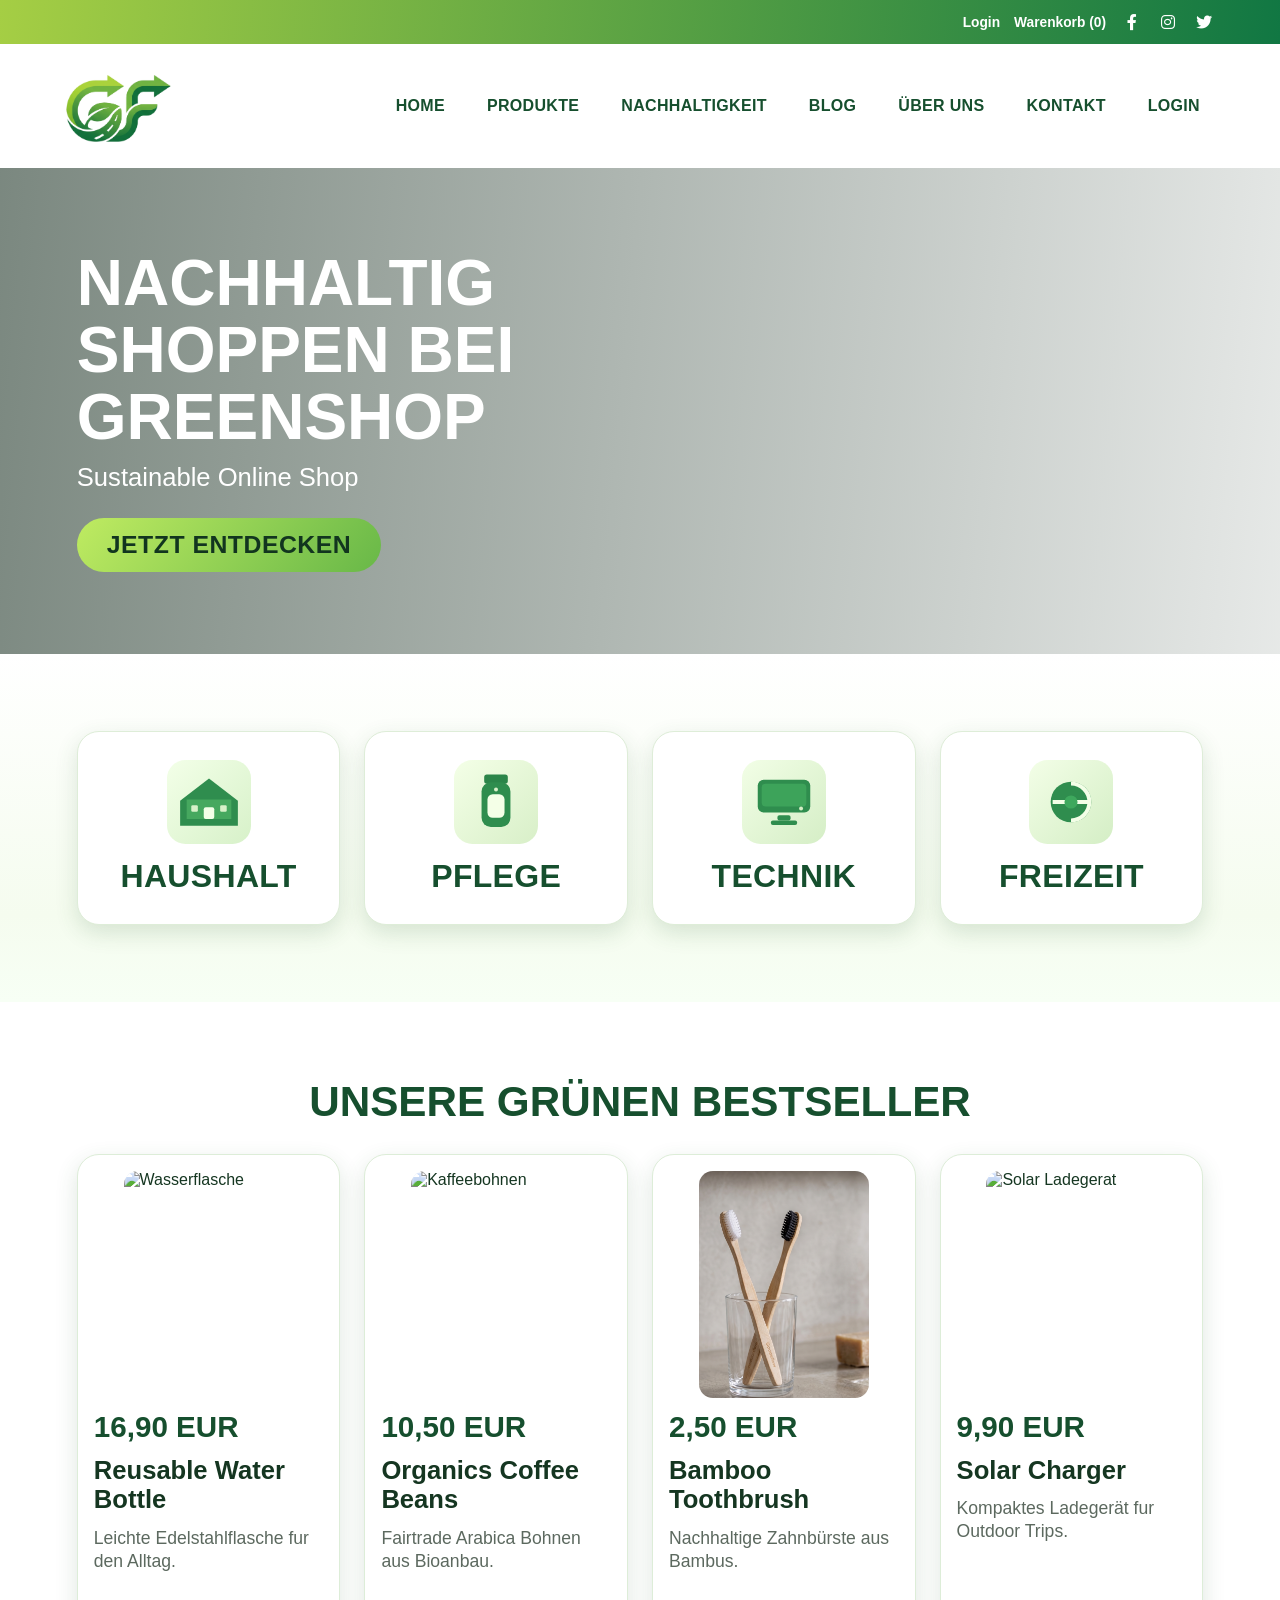
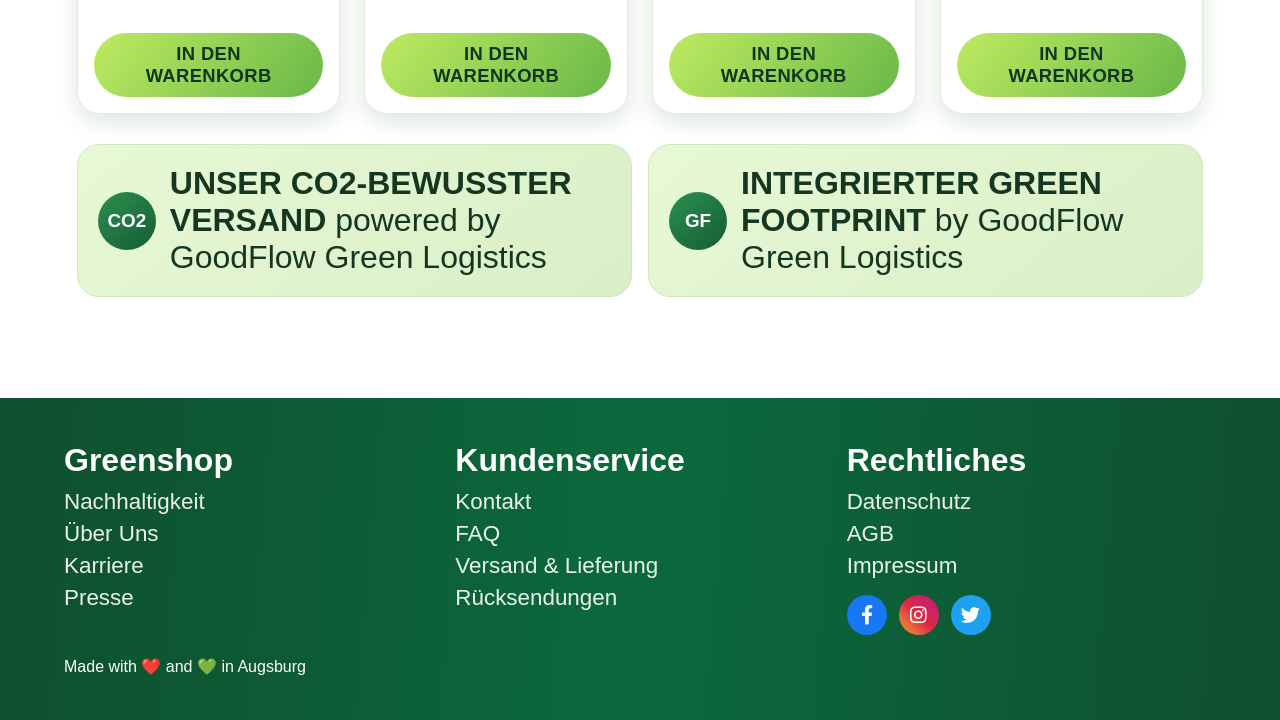
==== commit 46de84a2: "feat: Add Nachhaltigkeit page to navigation and update footer social icons - Add 'Nachhaltigkeit' li" ====
--- a/index.html
+++ b/index.html
@@ -6,6 +6,7 @@
     <title>Greenshop - Sustainable Online Shop</title>
     <link rel="icon" type="image/svg+xml" href="assets/icons/favicon.png">
     <link rel="stylesheet" href="styles/styles.css">
+    <link rel="stylesheet" href="https://cdnjs.cloudflare.com/ajax/libs/font-awesome/6.0.0-beta3/css/all.min.css" integrity="sha512-Fo3rlrZj/k7ujTnHg4CGR2D7kSs0v4LLanw2qksYuRlEzO+tcaEPQogQ0KaoGN26/zrn20ImR1DfuLWnOo7aBA==" crossorigin="anonymous" referrerpolicy="no-referrer" />
 </head>
 <body>
     <div class="page-wrap">
@@ -54,13 +55,15 @@
                 <div class="top-bar">
                     <a href="src/login.html" class="top-link">Login</a>
                     <a href="src/warenkorb.html" class="top-link">Warenkorb (0)</a>
-                    <a href="src/blog.html" class="social-top"><img src="assets/icons/social-facebook.png" alt="Facebook" class="social-top-icon"></a>
-                    <a href="src/blog.html" class="social-top"><img src="assets/icons/social-instagram.png" alt="Instagram" class="social-top-icon"></a>
-                    <a href="src/blog.html" class="social-top"><img src="assets/icons/social-youtube.png" alt="YouTube" class="social-top-icon"></a>
+                    <div class="social-top">
+                        <a href="#" class="social-top-icon"><i class="fab fa-facebook-f"></i></a>
+                        <a href="#" class="social-top-icon"><i class="fab fa-instagram"></i></a>
+                        <a href="#" class="social-top-icon"><i class="fab fa-twitter"></i></a>
+                    </div>
                 </div>
                 <nav>
                     <a href="index.html" class="logo">
-                        <img src="assets/images/logo-mockup.png" alt="GoodFlow Logo" class="logo-icon">
+                        <img src="assets/images/logo-mockup.png" alt="Greenshop Logo" class="logo-icon">
                     </a>
                     <input type="checkbox" id="menu-toggle" class="menu-toggle" aria-label="Navigation öffnen">
                     <label for="menu-toggle" class="hamburger" aria-hidden="true">
@@ -69,11 +72,13 @@
                         <span></span>
                     </label>
                     <ul class="nav-links">
-                        <li><a href="src/shop.html" class="active">Shop</a></li>
-                        <li><a href="src/kategorien.html">Kategorien</a></li>
+                        <li><a href="index.html">Home</a></li>
+                        <li><a href="src/shop.html">Produkte</a></li>
                         <li><a href="src/nachhaltigkeit.html">Nachhaltigkeit</a></li>
-                        <li><a href="src/ueber-uns.html">Über uns</a></li>
                         <li><a href="src/blog.html">Blog</a></li>
+                        <li><a href="src/ueber-uns.html">Über Uns</a></li>
+                        <li><a href="src/contact.html">Kontakt</a></li>
+                        <li><a href="src/login.html">Login</a></li>
                     </ul>
                 </nav>
             </header>
@@ -156,8 +161,9 @@
 
             <footer>
                 <div class="footer-col">
-                    <h4>Goodshop</h4>
+                    <h4>Greenshop</h4>
                     <ul>
+                        <li><a href="src/nachhaltigkeit.html">Nachhaltigkeit</a></li>
                         <li><a href="src/ueber-uns.html">Über Uns</a></li>
                         <li><a href="#">Karriere</a></li>
                         <li><a href="#">Presse</a></li>
@@ -180,13 +186,13 @@
                         <li><a href="src/impressum.html">Impressum</a></li>
                     </ul>
                     <div class="social-row">
-                        <a href="#" class="social-btn"><i class="fab fa-facebook-f social-icon"></i></a>
-                        <a href="#" class="social-btn"><i class="fab fa-instagram social-icon"></i></a>
-                        <a href="#" class="social-btn"><i class="fab fa-twitter social-icon"></i></a>
+                        <a href="#" class="social-btn"><span class="social-icon"><i class="fab fa-facebook-f"></i></span></a>
+                        <a href="#" class="social-btn"><span class="social-icon"><i class="fab fa-instagram"></i></span></a>
+                        <a href="#" class="social-btn"><span class="social-icon"><i class="fab fa-twitter"></i></span></a>
                     </div>
                 </div>
                 <div class="footer-bottom">
-                    <p>Made with love and a green heart in Augsburg</p>
+                    <p>Made with ❤️ and 💚 in Augsburg</p>
                 </div>
             </footer>
         </div>
--- a/styles/styles.css
+++ b/styles/styles.css
@@ -256,13 +256,27 @@
     display: inline-flex;
     align-items: center;
     justify-content: center;
+    gap: 12px;
 }
 
 .social-top-icon {
-    width: 20px;
-    height: 20px;
-    display: block;
+    width: 24px;
+    height: 24px;
+    display: flex;
+    align-items: center;
+    justify-content: center;
     border-radius: 50%;
+    text-decoration: none;
+    color: var(--white);
+    transition: transform 0.2s ease;
+}
+
+.social-top-icon:hover {
+    transform: scale(1.15);
+}
+
+.social-top-icon i {
+    font-size: 1rem;
 }
 
 /* ========================================================== */
@@ -531,7 +545,8 @@
 
 .social-row {
     display: flex;
-    gap: 8px;
+    gap: 12px;
+    margin-top: 16px;
 }
 
 .social-btn {
@@ -539,13 +554,54 @@
     align-items: center;
     justify-content: center;
     text-decoration: none;
+    width: 40px;
+    height: 40px;
+    border-radius: 50%;
+    transition: transform 0.2s ease, filter 0.2s ease;
+}
+
+.social-btn:hover {
+    transform: translateY(-3px);
+    filter: brightness(1.1);
 }
 
 .social-icon {
-    width: 28px;
-    height: 28px;
+    width: 40px;
+    height: 40px;
     border-radius: 50%;
-    display: block;
+    display: flex;
+    align-items: center;
+    justify-content: center;
+    color: var(--white);
+    font-size: 1.2rem;
+    transition: background 0.2s ease;
+}
+
+/* Facebook */
+.social-btn:nth-child(1) .social-icon {
+    background: #1877F2;
+}
+
+.social-btn:nth-child(1):hover .social-icon {
+    background: #165BDB;
+}
+
+/* Instagram */
+.social-btn:nth-child(2) .social-icon {
+    background: linear-gradient(45deg, #F09433 0%, #E6683C 25%, #DC2743 50%, #CC2366 75%, #BC1888 100%);
+}
+
+.social-btn:nth-child(2):hover .social-icon {
+    filter: brightness(0.9);
+}
+
+/* Twitter */
+.social-btn:nth-child(3) .social-icon {
+    background: #1DA1F2;
+}
+
+.social-btn:nth-child(3):hover .social-icon {
+    background: #1a91da;
 }
 
 /* ========================================================== */
@@ -1213,13 +1269,28 @@
     }
 
     footer {
-        grid-template-columns: 1fr;
+        grid-template-columns: 1fr; /* Stack columns on smaller screens */
         gap: 16px;
         padding: 32px 20px;
     }
 
+    .footer-col {
+        padding-bottom: 24px;
+        border-bottom: 1px solid rgba(255, 255, 255, 0.1);
+    }
+
+    .footer-col:last-of-type {
+        border-bottom: none;
+        padding-bottom: 0;
+    }
+
     .footer-col h4 {
-        font-size: 1.4rem;
+        font-size: 1.6rem;
+        margin-bottom: 12px;
+    }
+
+    .footer-col ul {
+        gap: 8px;
     }
 
     .footer-col li,
@@ -1227,19 +1298,25 @@
         font-size: 1.1rem;
     }
 
-    .cart-section {
-        grid-template-columns: 1fr !important;
-        padding: 20px 16px !important;
-    }
-
-    .cart-summary {
-        position: static !important;
-    }
-
-    .dashboard-container {
-        padding: 20px;
-        margin: 20px 16px;
-    }
+    .social-row {
+        gap: 16px;
+        margin-top: 16px;
+    }
+
+    .social-icon {
+        width: 32px;
+        height: 32px;
+        font-size: 1.3rem;
+    }
+
+    .footer-bottom {
+        border-top: 1px solid rgba(255, 255, 255, 0.1);
+        padding-top: 20px;
+        margin-top: 28px;
+        font-size: 0.85em;
+    }
+
+    /* ...existing code... */
 }
 
 /* SMARTPHONE BREAKPOINT (max-width: 480px) */
@@ -1399,13 +1476,27 @@
 
     footer {
         grid-template-columns: 1fr;
-        gap: 12px;
+        gap: 20px;
         padding: 24px 16px;
     }
 
+    .footer-col {
+        padding-bottom: 20px;
+        border-bottom: 1px solid rgba(255, 255, 255, 0.1);
+    }
+
+    .footer-col:last-of-type {
+        border-bottom: none;
+        padding-bottom: 0;
+    }
+
     .footer-col h4 {
-        font-size: 1.2rem;
-        margin-bottom: 8px;
+        font-size: 1.3rem;
+        margin-bottom: 10px;
+    }
+
+    .footer-col ul {
+        gap: 6px;
     }
 
     .footer-col li,
@@ -1413,45 +1504,24 @@
         font-size: 0.95rem;
     }
 
+    .social-row {
+        gap: 12px;
+        margin-top: 14px;
+        justify-content: flex-start;
+    }
+
     .social-icon {
-        width: 24px;
-        height: 24px;
-    }
-
-    .login-section {
-        padding: 20px 16px 40px;
-    }
-
-    .login-card {
-        padding: 18px;
-    }
-
-    .login-card h2 {
-        font-size: 1.3rem;
-        margin-bottom: 12px;
-    }
-
-    .login-form input {
-        padding: 10px 12px;
-        font-size: 0.95rem;
-    }
-
-    .cart-section {
-        grid-template-columns: 1fr !important;
-        padding: 16px 12px !important;
-    }
-
-    .dashboard-container {
-        padding: 16px;
-        margin: 16px 12px;
-    }
-
-    .dashboard-card {
-        padding: 14px;
-    }
-
-    .welcome-msg {
-        font-size: 1.4rem;
-        margin-bottom: 16px;
-    }
+        width: 28px;
+        height: 28px;
+        font-size: 1.2rem;
+    }
+
+    .footer-bottom {
+        border-top: 1px solid rgba(255, 255, 255, 0.1);
+        padding-top: 16px;
+        margin-top: 20px;
+        font-size: 0.8em;
+    }
+
+    /* ...existing code... */
 }
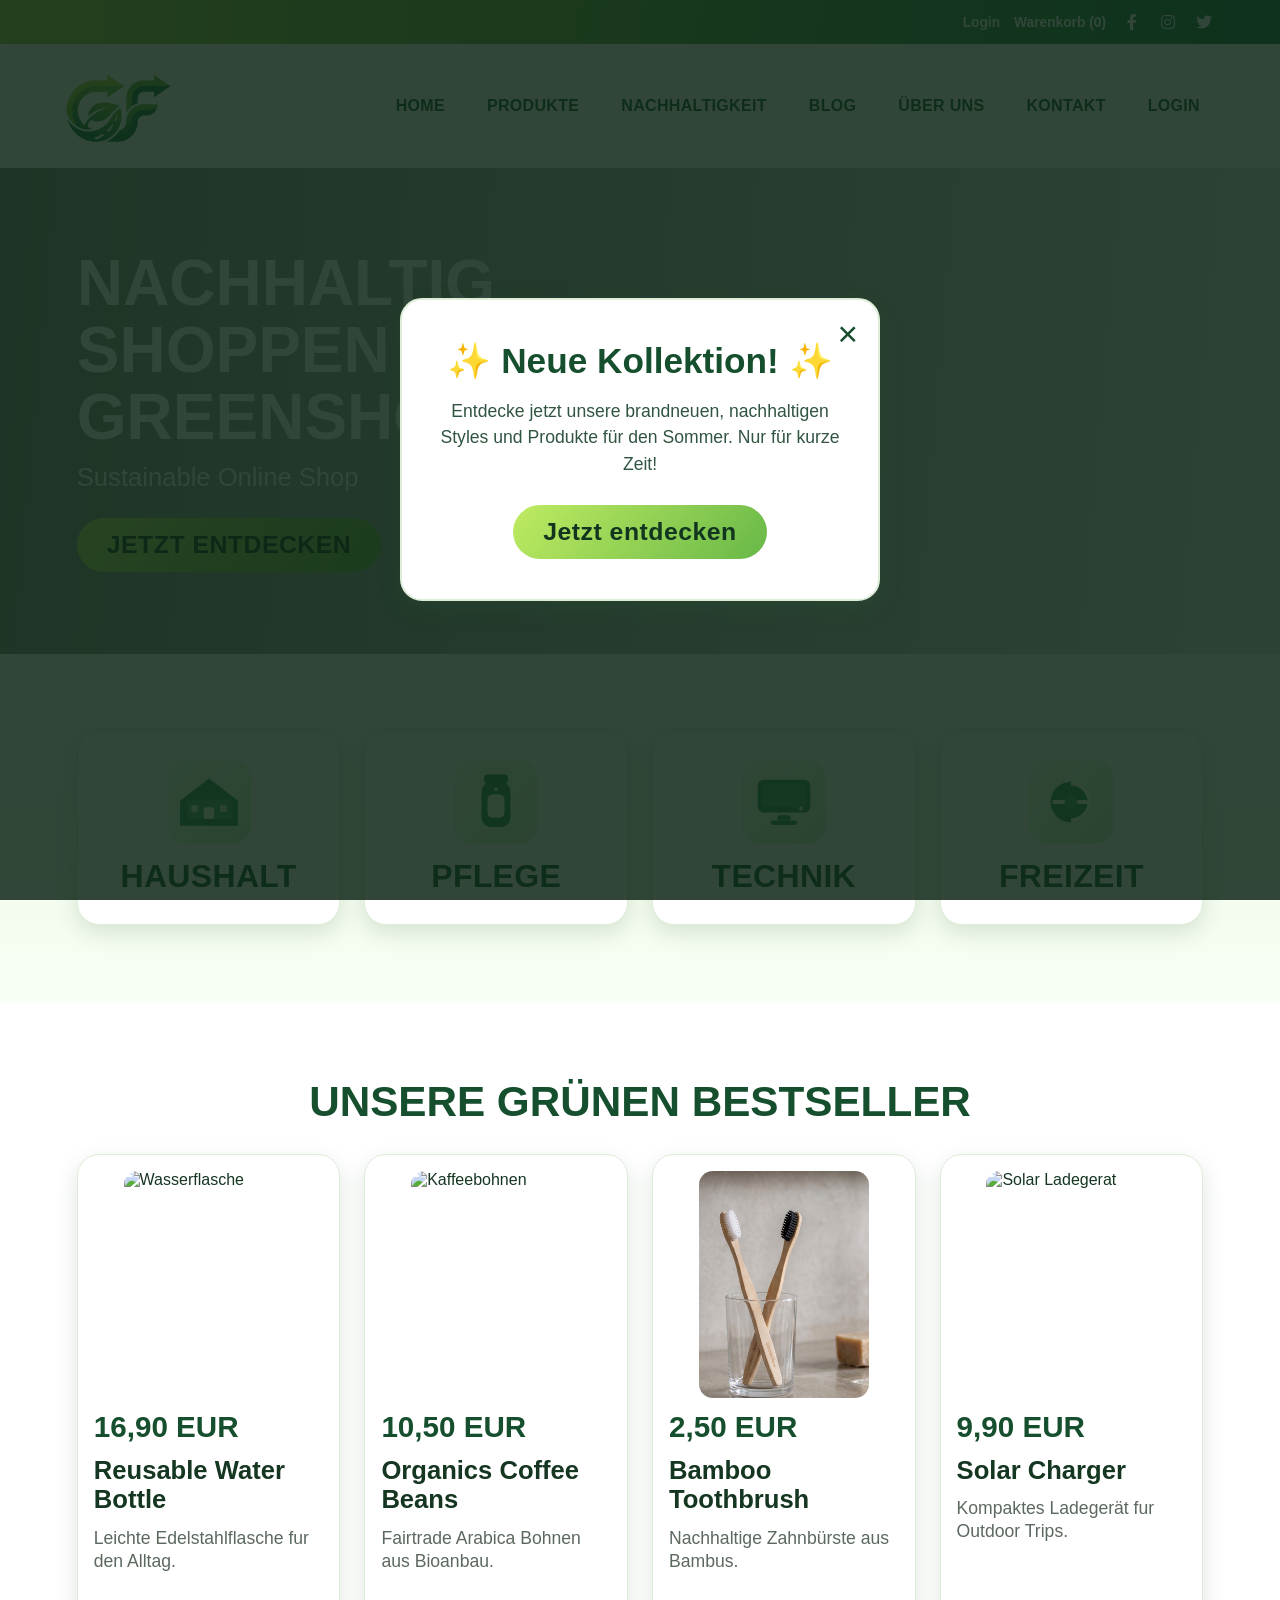
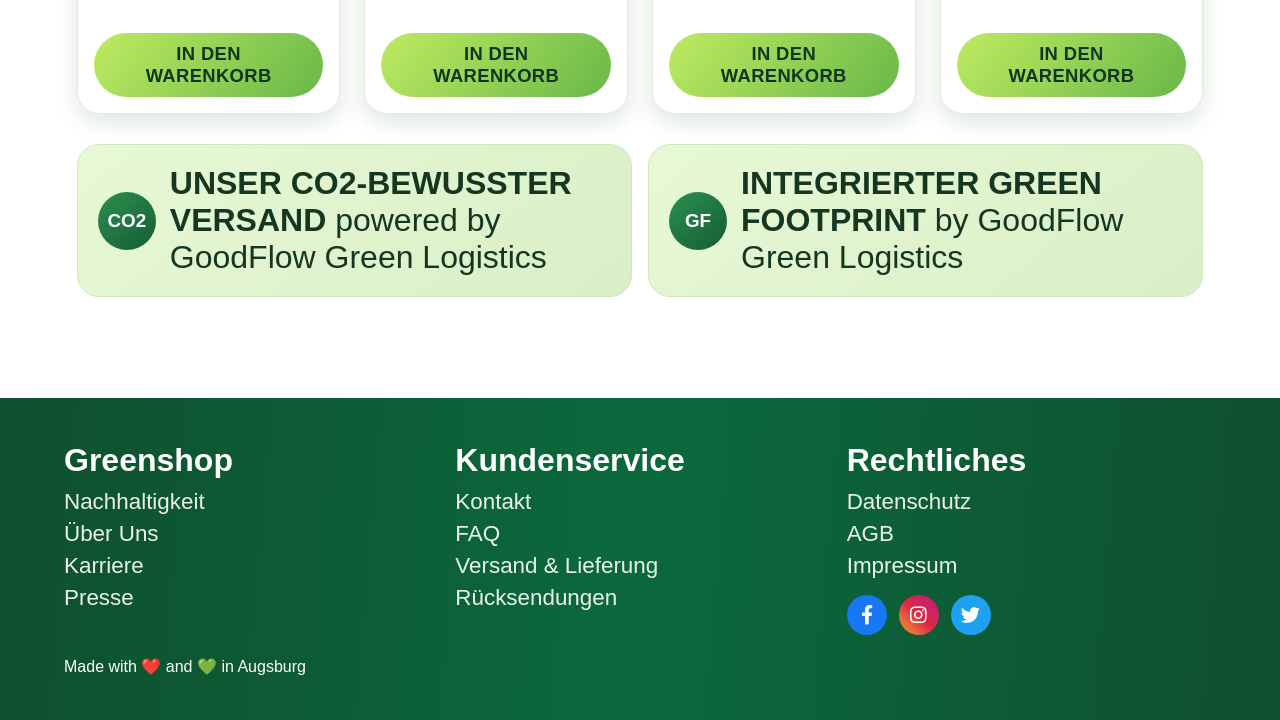
==== commit 2df434fd: "Update index.html neues Pop-Up" ====
--- a/index.html
+++ b/index.html
@@ -12,7 +12,33 @@
     <div class="page-wrap">
         <div class="site-shell">
 
-            <!-- Aktions-Banner (innerhalb site-shell) -->
+            <div id="promo-popup" class="popup-overlay">
+                <div class="popup-content">
+                    <button id="close-popup" class="close-btn" aria-label="Schließen">&times;</button>
+                    <h2>✨ Neue Kollektion! ✨</h2>
+                    <p>Entdecke jetzt unsere brandneuen, nachhaltigen Styles und Produkte für den Sommer. Nur für kurze Zeit!</p>
+                    <button class="btn-cta" id="shop-now-btn">Jetzt entdecken</button>
+                </div>
+            </div>
+
+            <script>
+                document.addEventListener("DOMContentLoaded", function() {
+                    const popup = document.getElementById("promo-popup");
+                    const closeBtn = document.getElementById("close-popup");
+                    const shopBtn = document.getElementById("shop-now-btn");
+
+                    // Funktion zum Schließen des Pop-Ups
+                    function closePopup() {
+                        popup.style.opacity = "0";
+                        setTimeout(() => {
+                            popup.style.display = "none";
+                        }, 300); // Wartet auf die CSS-Transition
+                    }
+
+                    closeBtn.addEventListener("click", closePopup);
+                    shopBtn.addEventListener("click", closePopup);
+                });
+            </script>
             <div id="promo-banner">
                 <span class="banner-emoji">🌿</span>
                 10 % Rabatt auf alles! &nbsp;–&nbsp; Nur bis <strong>16. Mai 2026</strong> &nbsp;–&nbsp; Endet in:
@@ -121,7 +147,7 @@
                             <p class="price">16,90 EUR</p>
                             <h4>Reusable Water Bottle</h4>
                             <p class="desc">Leichte Edelstahlflasche fur den Alltag.</p>
-                            <a href="src/shop.html" class="btn-cart">IN DEN WARENKORB</a>
+                            <button class="btn-cart" onclick="addToCart({id:1, name:'Reusable Water Bottle', preis:16.90, img:'../assets/images/bottle.png'})">IN DEN WARENKORB</button>
                         </article>
                         <article class="product-card">
                             <img src="assets/images/coffee.png" alt="Kaffeebohnen" class="product-img">
--- a/styles/styles.css
+++ b/styles/styles.css
@@ -1,8 +1,7 @@
 /* ========================================================== */
 /* CSS STRUCTURE & ORGANIZATION                              */
 /* ========================================================== */
-/* 
-  1. CSS VARIABLES & ROOT
+/* 1. CSS VARIABLES & ROOT
   2. RESET & GLOBAL STYLES
   3. TYPOGRAPHY & BUTTONS
   4. HEADER & NAVIGATION
@@ -17,6 +16,7 @@
   13. LOGIN & DASHBOARD
   14. ÜBER UNS / TEAM
   15. MEDIA QUERIES (980px, 768px, 480px)
+  16. PROMO POP-UP / MODAL
 */
 
 /* ========================================================== */
@@ -1316,7 +1316,6 @@
         font-size: 0.85em;
     }
 
-    /* ...existing code... */
 }
 
 /* SMARTPHONE BREAKPOINT (max-width: 480px) */
@@ -1522,6 +1521,79 @@
         margin-top: 20px;
         font-size: 0.8em;
     }
-
-    /* ...existing code... */
-}+}
+
+/* ========================================================== */
+/* 16. PROMO POP-UP / MODAL                                  */
+/* ========================================================== */
+
+.popup-overlay {
+    position: fixed;
+    top: 0;
+    left: 0;
+    width: 100vw;
+    height: 100vh;
+    background: rgba(14, 38, 23, 0.85); /* Dunkelgrünes Overlay passend zum Theme */
+    z-index: 9999; /* Legt sich über alle anderen Elemente */
+    display: flex;
+    align-items: center;
+    justify-content: center;
+    padding: 20px;
+    transition: opacity 0.3s ease;
+}
+
+.popup-content {
+    background: var(--white);
+    padding: 40px 30px;
+    border-radius: var(--radius-lg);
+    box-shadow: var(--shadow-card);
+    text-align: center;
+    max-width: 480px;
+    width: 100%;
+    position: relative;
+    border: 2px solid #deedd8;
+    animation: popupFadeIn 0.5s cubic-bezier(0.16, 1, 0.3, 1) forwards;
+}
+
+.popup-content h2 {
+    color: var(--green-900);
+    margin-bottom: 16px;
+    font-size: clamp(1.8rem, 4vw, 2.2rem);
+}
+
+.popup-content p {
+    color: var(--text-700);
+    margin-bottom: 28px;
+    font-size: 1.1rem;
+    line-height: 1.5;
+}
+
+.close-btn {
+    position: absolute;
+    top: 16px;
+    right: 20px;
+    background: transparent;
+    border: none;
+    font-size: 2.2rem;
+    color: var(--green-900);
+    cursor: pointer;
+    line-height: 1;
+    transition: transform 0.2s ease, color 0.2s ease;
+}
+
+.close-btn:hover {
+    transform: scale(1.15);
+    color: var(--green-500);
+}
+
+/* Weiche Einblend-Animation */
+@keyframes popupFadeIn {
+    from {
+        opacity: 0;
+        transform: translateY(30px) scale(0.95);
+    }
+    to {
+        opacity: 1;
+        transform: translateY(0) scale(1);
+    }
+}
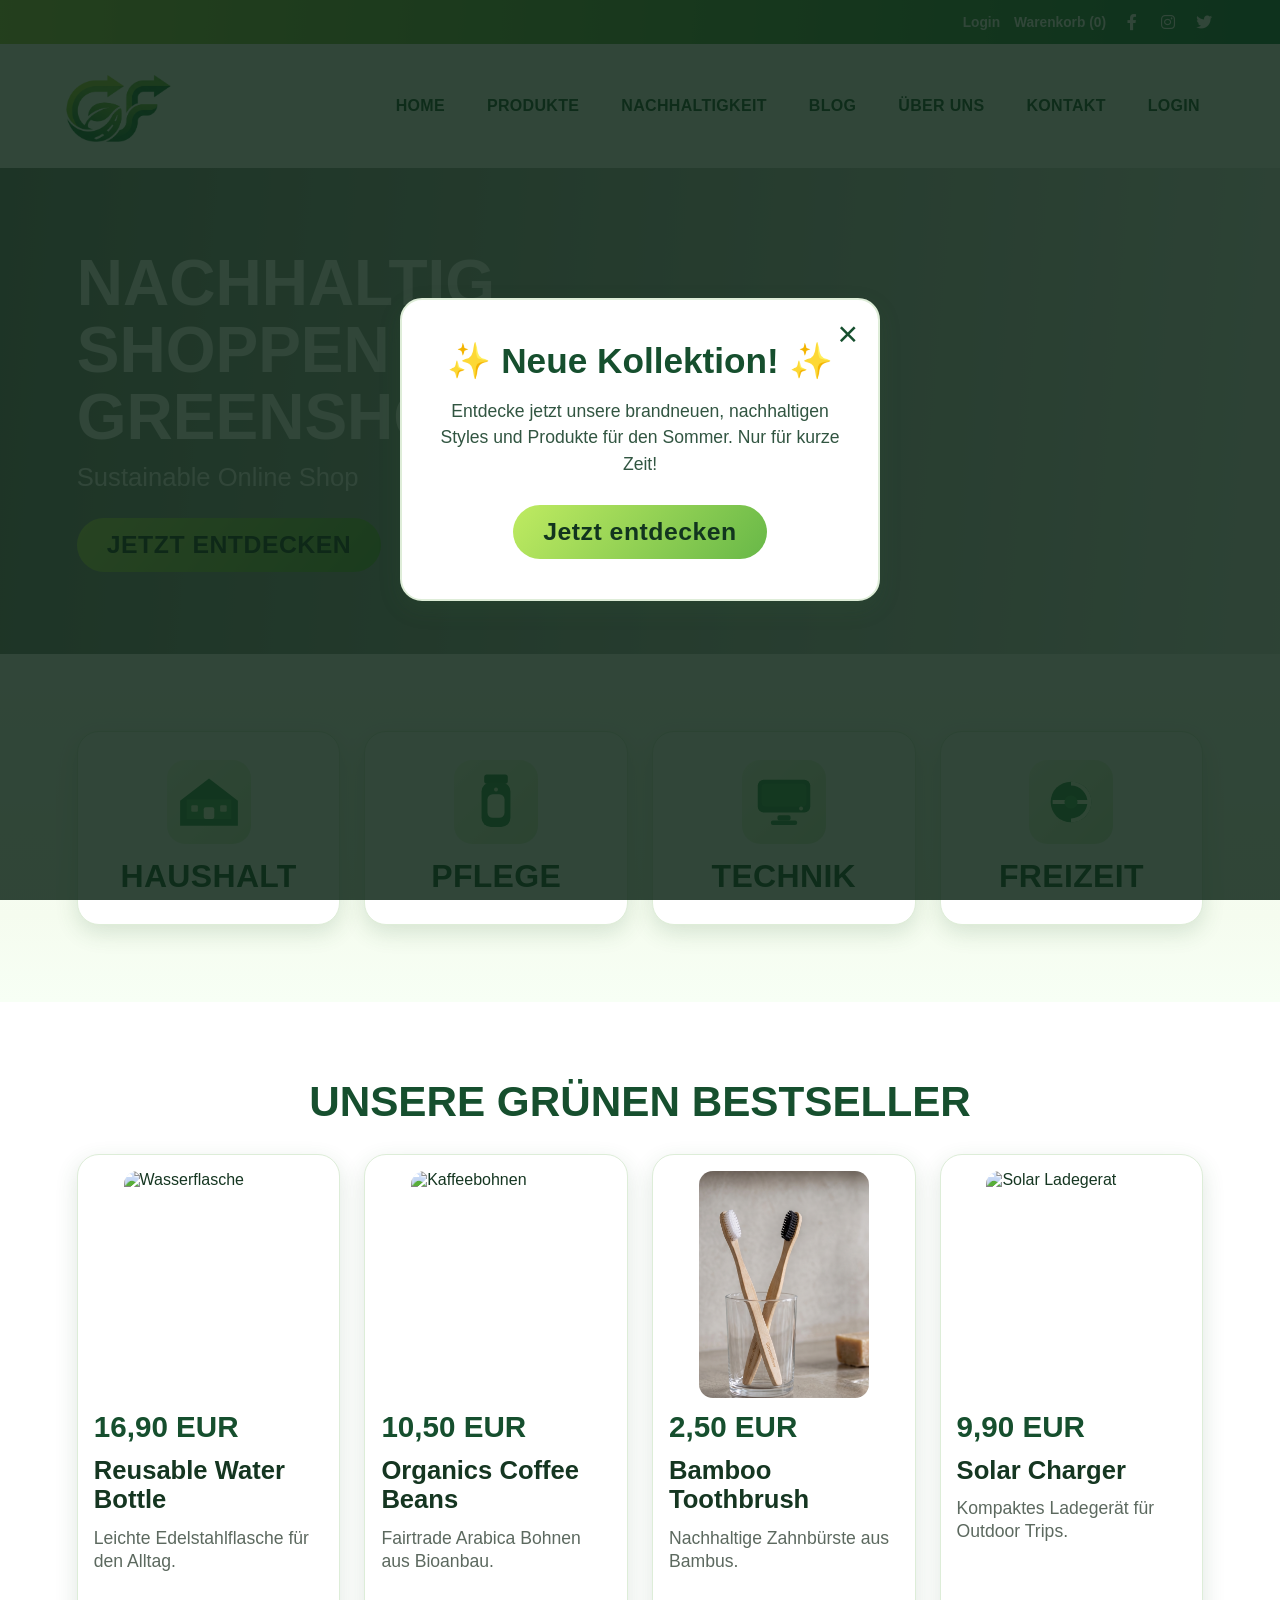
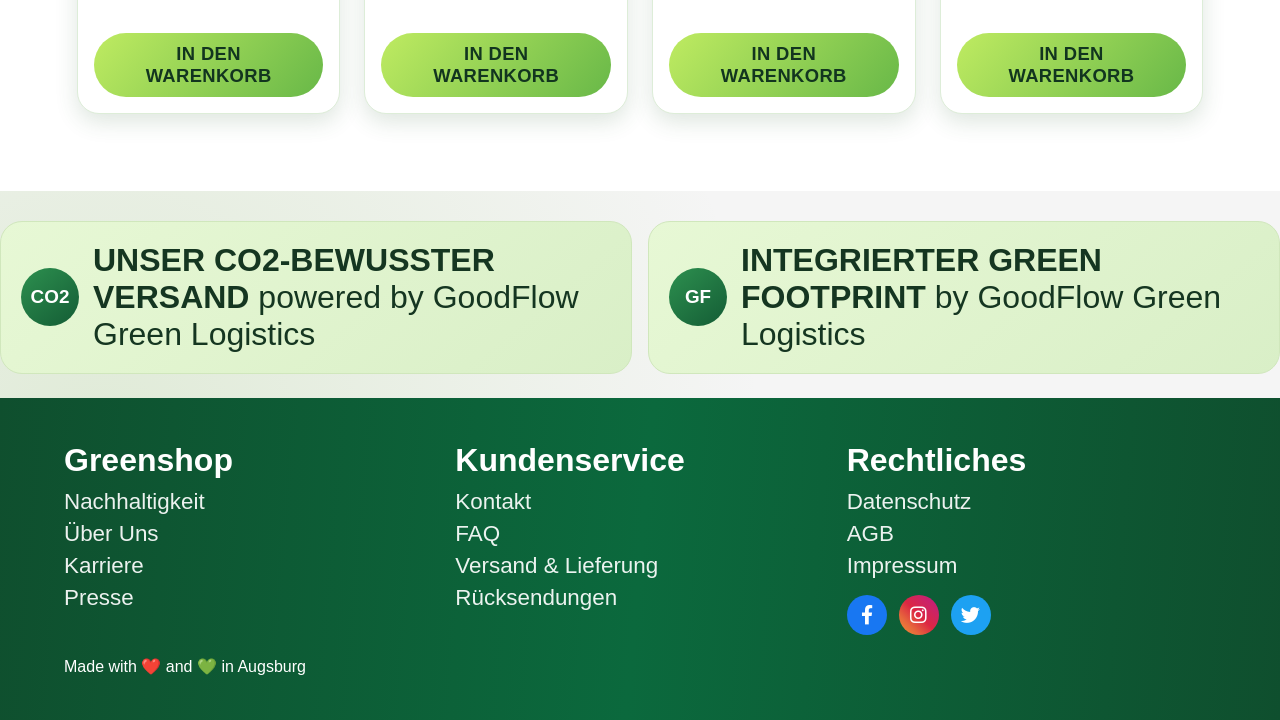
==== commit 713c4a04: "Update index.html" ====
--- a/index.html
+++ b/index.html
@@ -141,35 +141,36 @@
 
                 <section class="section products">
                     <h2 class="section-title">Unsere grünen Bestseller</h2>
-                    <div class="product-grid">
-                        <article class="product-card">
-                            <img src="assets/images/bottle.png" alt="Wasserflasche" class="product-img">
-                            <p class="price">16,90 EUR</p>
-                            <h4>Reusable Water Bottle</h4>
-                            <p class="desc">Leichte Edelstahlflasche fur den Alltag.</p>
-                            <button class="btn-cart" onclick="addToCart({id:1, name:'Reusable Water Bottle', preis:16.90, img:'../assets/images/bottle.png'})">IN DEN WARENKORB</button>
-                        </article>
-                        <article class="product-card">
-                            <img src="assets/images/coffee.png" alt="Kaffeebohnen" class="product-img">
-                            <p class="price">10,50 EUR</p>
-                            <h4>Organics Coffee Beans</h4>
-                            <p class="desc">Fairtrade Arabica Bohnen aus Bioanbau.</p>
-                            <a href="src/shop.html" class="btn-cart">IN DEN WARENKORB</a>
-                        </article>
-                        <article class="product-card">
-                            <img src="assets/images/toothbrush.png" alt="Bambus Zahnbuerste" class="product-img">
-                            <p class="price">2,50 EUR</p>
-                            <h4>Bamboo Toothbrush</h4>
-                            <p class="desc">Nachhaltige Zahnbürste aus Bambus.</p>
-                            <a href="src/shop.html" class="btn-cart">IN DEN WARENKORB</a>
-                        </article>
-                        <article class="product-card">
-                            <img src="assets/images/solar charger.png" alt="Solar Ladegerat" class="product-img">
-                            <p class="price">9,90 EUR</p>
-                            <h4>Solar Charger</h4>
-                            <p class="desc">Kompaktes Ladegerät fur Outdoor Trips.</p>
-                            <a href="src/shop.html" class="btn-cart">IN DEN WARENKORB</a>
-                        </article>
+<div class="product-grid">
+    <article class="product-card">
+        <img src="assets/images/bottle.png" alt="Wasserflasche" class="product-img">
+        <p class="price">16,90 EUR</p>
+        <h4>Reusable Water Bottle</h4>
+        <p class="desc">Leichte Edelstahlflasche für den Alltag.</p>
+        <button class="btn-cart" onclick="addToCart({id:1, name:'Reusable Water Bottle', preis:16.90, img:'assets/images/bottle.png'})">IN DEN WARENKORB</button>
+    </article>
+    <article class="product-card">
+        <img src="assets/images/coffee.png" alt="Kaffeebohnen" class="product-img">
+        <p class="price">10,50 EUR</p>
+        <h4>Organics Coffee Beans</h4>
+        <p class="desc">Fairtrade Arabica Bohnen aus Bioanbau.</p>
+        <button class="btn-cart" onclick="addToCart({id:2, name:'Organics Coffee Beans', preis:10.50, img:'assets/images/coffee.png'})">IN DEN WARENKORB</button>
+    </article>
+    <article class="product-card">
+        <img src="assets/images/toothbrush.png" alt="Bambus Zahnbuerste" class="product-img">
+        <p class="price">2,50 EUR</p>
+        <h4>Bamboo Toothbrush</h4>
+        <p class="desc">Nachhaltige Zahnbürste aus Bambus.</p>
+        <button class="btn-cart" onclick="addToCart({id:3, name:'Bamboo Toothbrush', preis:2.50, img:'assets/images/toothbrush.png'})">IN DEN WARENKORB</button>
+    </article>
+    <article class="product-card">
+        <img src="assets/images/solar charger.png" alt="Solar Ladegerat" class="product-img">
+        <p class="price">9,90 EUR</p>
+        <h4>Solar Charger</h4>
+        <p class="desc">Kompaktes Ladegerät für Outdoor Trips.</p>
+        <button class="btn-cart" onclick="addToCart({id:4, name:'Solar Charger', preis:9.90, img:'assets/images/solar charger.png'})">IN DEN WARENKORB</button>
+    </article>
+</div>
                     </div>
 
                     <div class="info-banner">
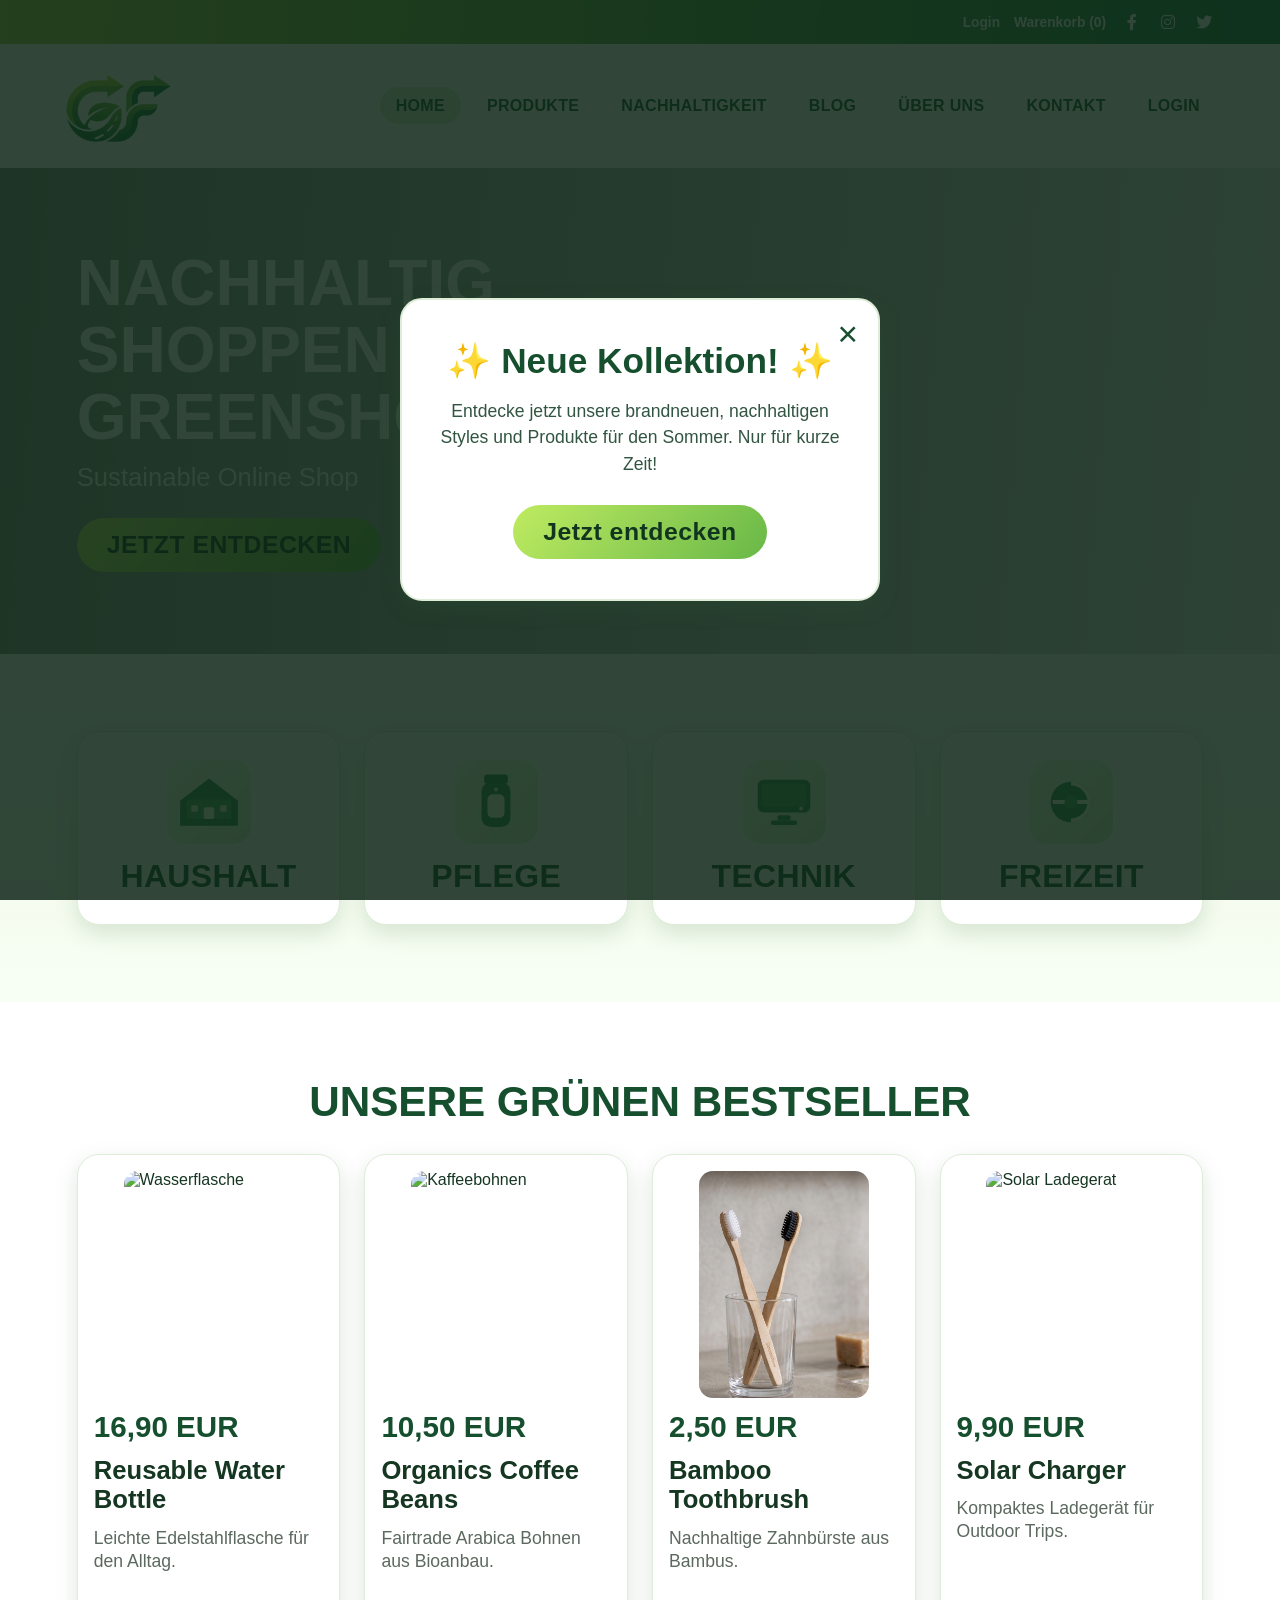
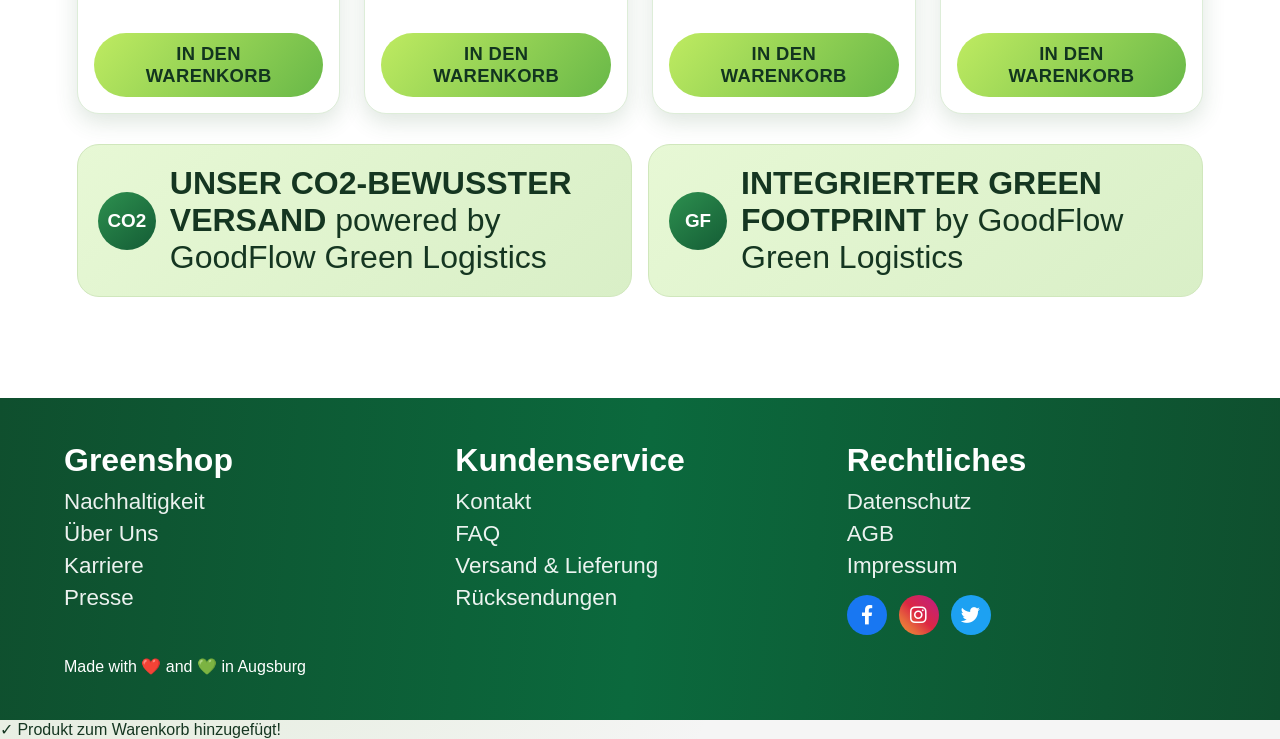
==== commit 503980e0: "Update index.html" ====
--- a/index.html
+++ b/index.html
@@ -12,6 +12,7 @@
     <div class="page-wrap">
         <div class="site-shell">
 
+            <!-- === START WERBUNG POP-UP === -->
             <div id="promo-popup" class="popup-overlay">
                 <div class="popup-content">
                     <button id="close-popup" class="close-btn" aria-label="Schließen">&times;</button>
@@ -39,6 +40,9 @@
                     shopBtn.addEventListener("click", closePopup);
                 });
             </script>
+            <!-- === ENDE WERBUNG POP-UP === -->
+
+            <!-- Aktions-Banner (innerhalb site-shell) -->
             <div id="promo-banner">
                 <span class="banner-emoji">🌿</span>
                 10 % Rabatt auf alles! &nbsp;–&nbsp; Nur bis <strong>16. Mai 2026</strong> &nbsp;–&nbsp; Endet in:
@@ -80,7 +84,8 @@
             <header>
                 <div class="top-bar">
                     <a href="src/login.html" class="top-link">Login</a>
-                    <a href="src/warenkorb.html" class="top-link">Warenkorb (0)</a>
+                    <!-- Warenkorb-ID hinzugefügt -->
+                    <a href="src/warenkorb.html" class="top-link" id="cart-count-link">Warenkorb (0)</a>
                     <div class="social-top">
                         <a href="#" class="social-top-icon"><i class="fab fa-facebook-f"></i></a>
                         <a href="#" class="social-top-icon"><i class="fab fa-instagram"></i></a>
@@ -98,7 +103,7 @@
                         <span></span>
                     </label>
                     <ul class="nav-links">
-                        <li><a href="index.html">Home</a></li>
+                        <li><a href="index.html" class="active">Home</a></li>
                         <li><a href="src/shop.html">Produkte</a></li>
                         <li><a href="src/nachhaltigkeit.html">Nachhaltigkeit</a></li>
                         <li><a href="src/blog.html">Blog</a></li>
@@ -141,36 +146,36 @@
 
                 <section class="section products">
                     <h2 class="section-title">Unsere grünen Bestseller</h2>
-<div class="product-grid">
-    <article class="product-card">
-        <img src="assets/images/bottle.png" alt="Wasserflasche" class="product-img">
-        <p class="price">16,90 EUR</p>
-        <h4>Reusable Water Bottle</h4>
-        <p class="desc">Leichte Edelstahlflasche für den Alltag.</p>
-        <button class="btn-cart" onclick="addToCart({id:1, name:'Reusable Water Bottle', preis:16.90, img:'assets/images/bottle.png'})">IN DEN WARENKORB</button>
-    </article>
-    <article class="product-card">
-        <img src="assets/images/coffee.png" alt="Kaffeebohnen" class="product-img">
-        <p class="price">10,50 EUR</p>
-        <h4>Organics Coffee Beans</h4>
-        <p class="desc">Fairtrade Arabica Bohnen aus Bioanbau.</p>
-        <button class="btn-cart" onclick="addToCart({id:2, name:'Organics Coffee Beans', preis:10.50, img:'assets/images/coffee.png'})">IN DEN WARENKORB</button>
-    </article>
-    <article class="product-card">
-        <img src="assets/images/toothbrush.png" alt="Bambus Zahnbuerste" class="product-img">
-        <p class="price">2,50 EUR</p>
-        <h4>Bamboo Toothbrush</h4>
-        <p class="desc">Nachhaltige Zahnbürste aus Bambus.</p>
-        <button class="btn-cart" onclick="addToCart({id:3, name:'Bamboo Toothbrush', preis:2.50, img:'assets/images/toothbrush.png'})">IN DEN WARENKORB</button>
-    </article>
-    <article class="product-card">
-        <img src="assets/images/solar charger.png" alt="Solar Ladegerat" class="product-img">
-        <p class="price">9,90 EUR</p>
-        <h4>Solar Charger</h4>
-        <p class="desc">Kompaktes Ladegerät für Outdoor Trips.</p>
-        <button class="btn-cart" onclick="addToCart({id:4, name:'Solar Charger', preis:9.90, img:'assets/images/solar charger.png'})">IN DEN WARENKORB</button>
-    </article>
-</div>
+                    <!-- Produkte mit aktualisierten Warenkorb-Buttons -->
+                    <div class="product-grid">
+                        <article class="product-card">
+                            <img src="assets/images/bottle.png" alt="Wasserflasche" class="product-img">
+                            <p class="price">16,90 EUR</p>
+                            <h4>Reusable Water Bottle</h4>
+                            <p class="desc">Leichte Edelstahlflasche für den Alltag.</p>
+                            <button class="btn-cart" onclick="addToCart({id:1, name:'Reusable Water Bottle', preis:16.90, img:'assets/images/bottle.png'})">IN DEN WARENKORB</button>
+                        </article>
+                        <article class="product-card">
+                            <img src="assets/images/coffee.png" alt="Kaffeebohnen" class="product-img">
+                            <p class="price">10,50 EUR</p>
+                            <h4>Organics Coffee Beans</h4>
+                            <p class="desc">Fairtrade Arabica Bohnen aus Bioanbau.</p>
+                            <button class="btn-cart" onclick="addToCart({id:2, name:'Organics Coffee Beans', preis:10.50, img:'assets/images/coffee.png'})">IN DEN WARENKORB</button>
+                        </article>
+                        <article class="product-card">
+                            <img src="assets/images/toothbrush.png" alt="Bambus Zahnbuerste" class="product-img">
+                            <p class="price">2,50 EUR</p>
+                            <h4>Bamboo Toothbrush</h4>
+                            <p class="desc">Nachhaltige Zahnbürste aus Bambus.</p>
+                            <button class="btn-cart" onclick="addToCart({id:3, name:'Bamboo Toothbrush', preis:2.50, img:'assets/images/toothbrush.png'})">IN DEN WARENKORB</button>
+                        </article>
+                        <article class="product-card">
+                            <img src="assets/images/solar charger.png" alt="Solar Ladegerat" class="product-img">
+                            <p class="price">9,90 EUR</p>
+                            <h4>Solar Charger</h4>
+                            <p class="desc">Kompaktes Ladegerät für Outdoor Trips.</p>
+                            <button class="btn-cart" onclick="addToCart({id:4, name:'Solar Charger', preis:9.90, img:'assets/images/solar charger.png'})">IN DEN WARENKORB</button>
+                        </article>
                     </div>
 
                     <div class="info-banner">
@@ -224,5 +229,44 @@
             </footer>
         </div>
     </div>
+
+    <!-- Toast-Benachrichtigung und Warenkorb-Skript -->
+    <div class="cart-feedback" id="cart-toast">✓ Produkt zum Warenkorb hinzugefügt!</div>
+
+    <script>
+        // Warenkorb-Zähler aktualisieren
+        function updateCartCount() {
+            const korb = JSON.parse(localStorage.getItem('gs_warenkorb') || '[]');
+            const total = korb.reduce((sum, item) => sum + item.menge, 0);
+            const link = document.getElementById('cart-count-link');
+            if(link) link.textContent = `Warenkorb (${total})`;
+        }
+
+        // Produkt hinzufügen
+        function addToCart(produkt) {
+            const korb = JSON.parse(localStorage.getItem('gs_warenkorb') || '[]');
+            const existing = korb.find(p => p.id === produkt.id);
+            if (existing) {
+                existing.menge += 1;
+            } else {
+                korb.push({ ...produkt, menge: 1 });
+            }
+            localStorage.setItem('gs_warenkorb', JSON.stringify(korb));
+            updateCartCount();
+            showToast();
+        }
+
+        // Toast anzeigen
+        function showToast() {
+            const toast = document.getElementById('cart-toast');
+            if(toast) {
+                toast.classList.add('show');
+                setTimeout(() => toast.classList.remove('show'), 2200);
+            }
+        }
+
+        // Beim Laden den Zähler direkt initialisieren
+        updateCartCount();
+    </script>
 </body>
 </html>
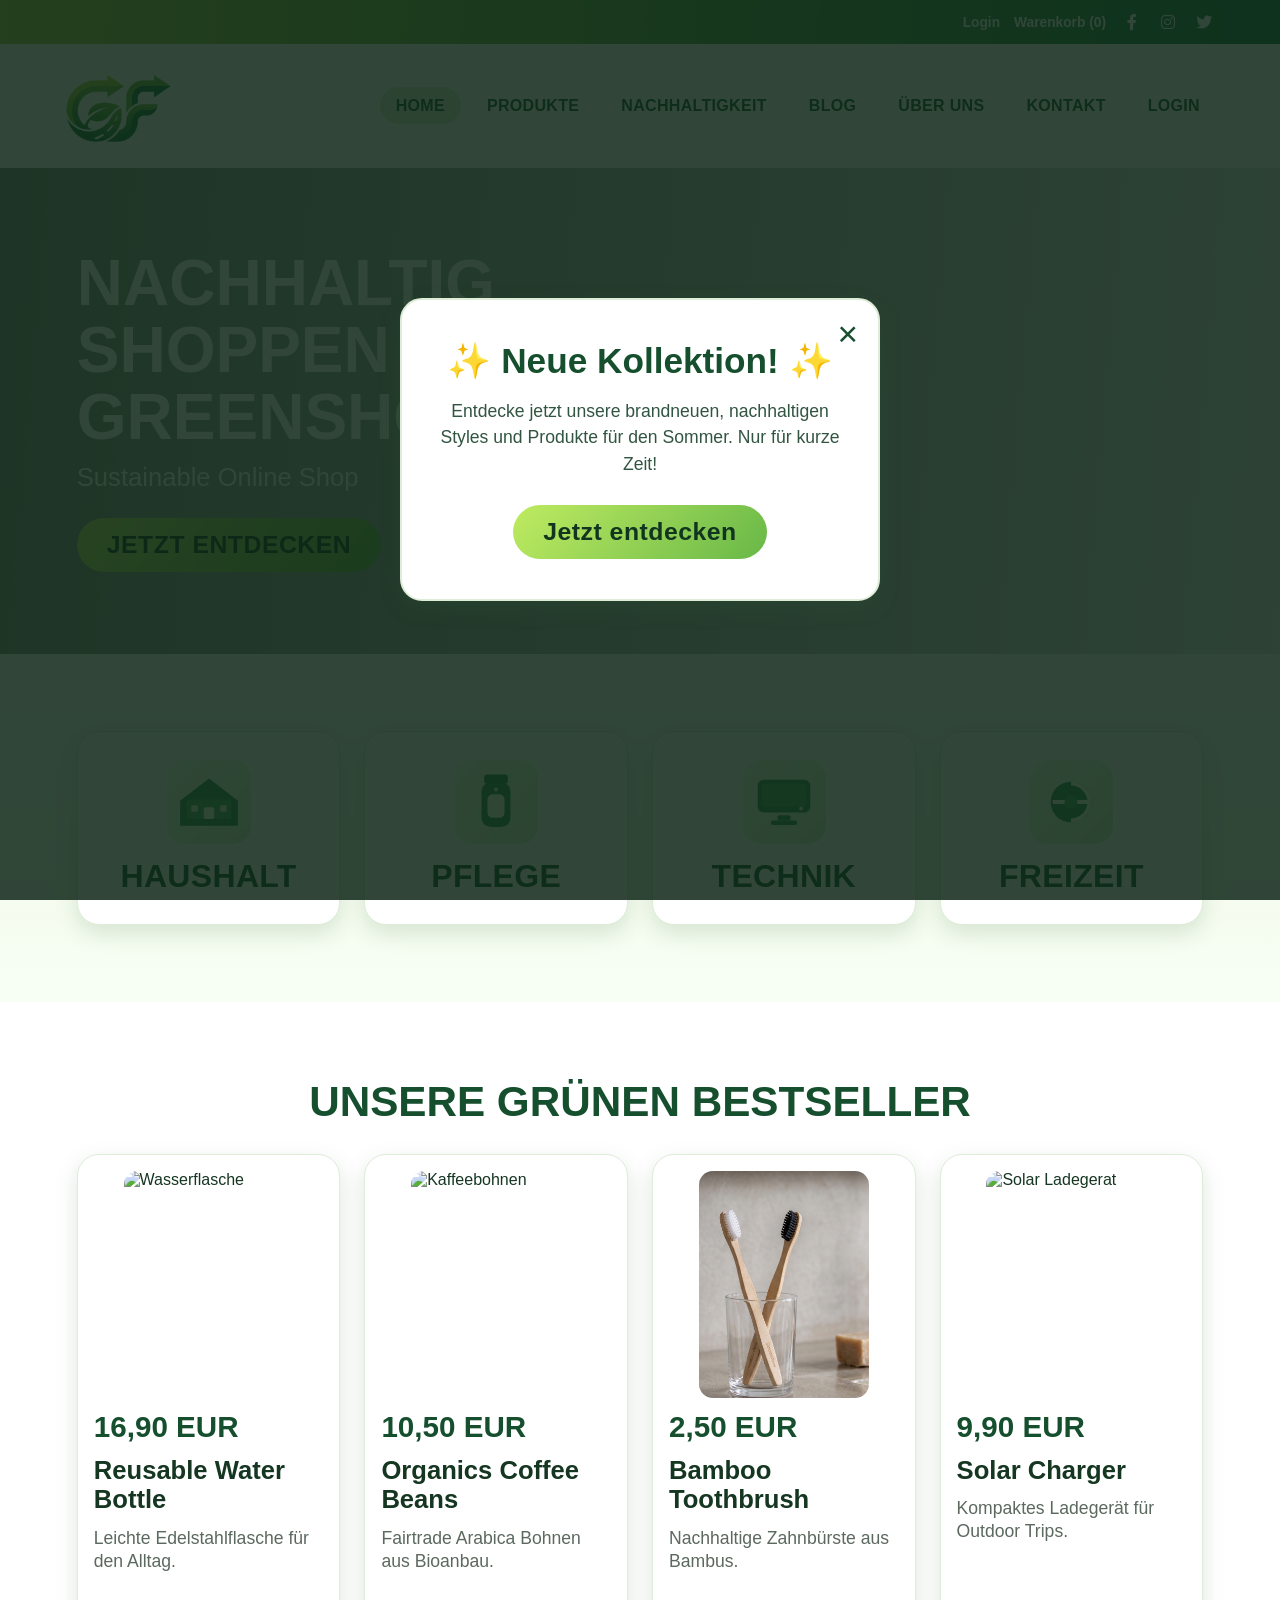
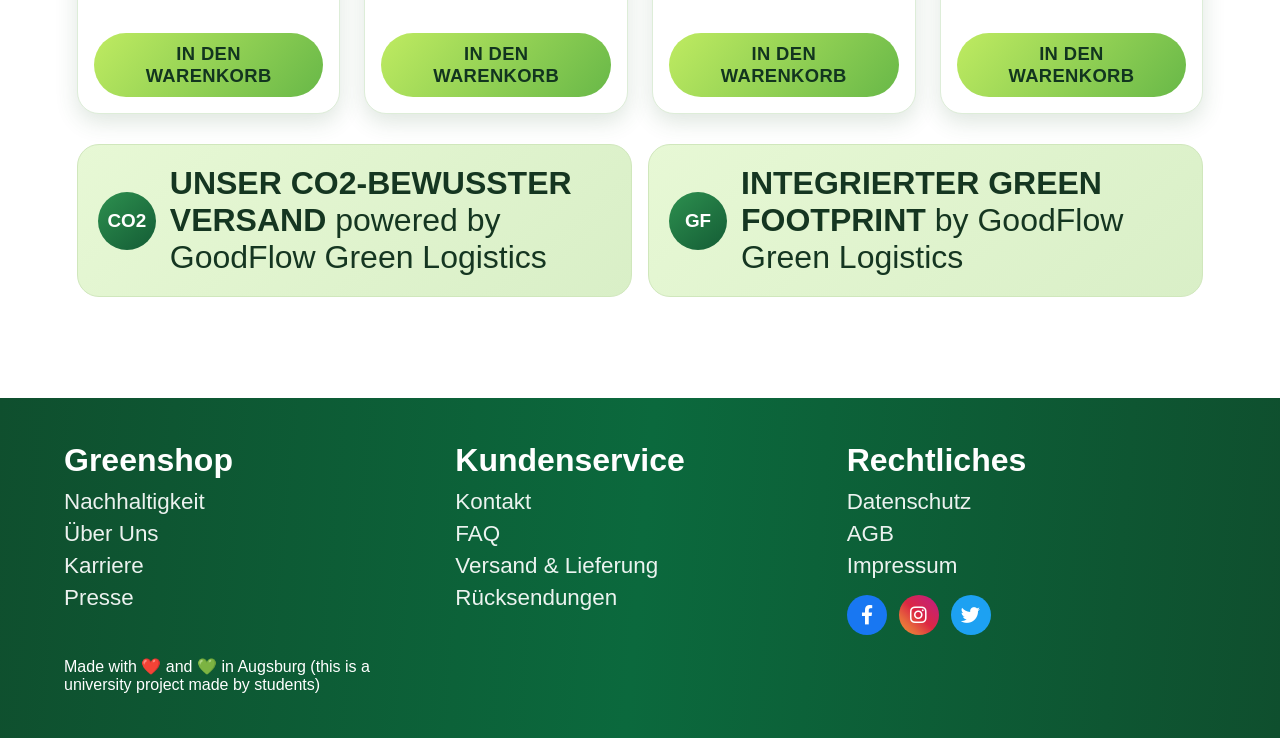
==== commit a7305290: "added university disclaimer" ====
--- a/index.html
+++ b/index.html
@@ -224,7 +224,7 @@
                     </div>
                 </div>
                 <div class="footer-bottom">
-                    <p>Made with ❤️ and 💚 in Augsburg</p>
+                    <p>Made with ❤️ and 💚 in Augsburg (this is a university project made by students)</p>
                 </div>
             </footer>
         </div>
--- a/styles/styles.css
+++ b/styles/styles.css
@@ -1,7 +1,8 @@
 /* ========================================================== */
 /* CSS STRUCTURE & ORGANIZATION                              */
 /* ========================================================== */
-/* 1. CSS VARIABLES & ROOT
+/* 
+  1. CSS VARIABLES & ROOT
   2. RESET & GLOBAL STYLES
   3. TYPOGRAPHY & BUTTONS
   4. HEADER & NAVIGATION
@@ -17,6 +18,7 @@
   14. ÜBER UNS / TEAM
   15. MEDIA QUERIES (980px, 768px, 480px)
   16. PROMO POP-UP / MODAL
+  17. TOAST FEEDBACK (Warenkorb)
 */
 
 /* ========================================================== */
@@ -94,6 +96,7 @@
 
 .btn-cart {
     display: block;
+    width: 100%;
     margin-top: auto;
     padding: 10px 18px;
     font-size: 1.15rem;
@@ -712,40 +715,115 @@
     width: min(520px, 100%);
     background: #ffffff;
     border: 1px solid #d7e7cf;
-    border-radius: 18px;
+    border-radius: 24px;
     box-shadow: var(--shadow-card);
-    padding: 26px;
-}
-
-.login-card h2 {
-    font-size: 1.7rem;
-    margin-bottom: 16px;
+    padding: 30px;
+}
+
+.login-card-head {
+    display: flex;
+    align-items: center;
+    justify-content: space-between;
+    gap: 18px;
+    margin-bottom: 28px;
+}
+
+.badge-pill {
+    display: inline-flex;
+    align-items: center;
+    justify-content: center;
+    padding: 8px 14px;
+    border-radius: 999px;
+    background: rgba(107, 170, 92, 0.15);
+    color: #2f6e2d;
+    font-size: 0.9rem;
+    font-weight: 700;
+    letter-spacing: 0.01em;
+    margin-bottom: 10px;
+}
+
+.login-card-head h2 {
+    font-size: 2rem;
+    margin: 0;
+    line-height: 1.1;
+}
+
+.login-intro {
+    color: var(--text-700);
+    font-size: 1rem;
+    margin-top: 10px;
+    max-width: 420px;
+}
+
+.login-card-visual {
+    width: 74px;
+    height: 74px;
+    border-radius: 24px;
+    display: grid;
+    place-items: center;
+    background: linear-gradient(180deg, rgba(111, 175, 88, 0.16), rgba(46, 110, 44, 0.07));
+}
+
+.login-icon {
+    font-size: 2rem;
 }
 
 .login-form {
     display: grid;
-    gap: 14px;
+    gap: 16px;
 }
 
 .login-form label {
     display: grid;
-    gap: 8px;
+    gap: 10px;
     color: #264937;
     font-weight: 600;
 }
 
 .login-form input {
     border: 1px solid #c6ddbd;
-    border-radius: 12px;
-    padding: 12px 14px;
+    border-radius: 14px;
+    padding: 14px 16px;
     font-size: 1rem;
-}
-
-.login-actions {
+    background: #f9fff6;
+    transition: border-color 0.2s ease, box-shadow 0.2s ease, background 0.2s ease;
+}
+
+.login-form input:focus {
+    outline: none;
+    border-color: #5aa247;
+    box-shadow: 0 0 0 5px rgba(102, 170, 85, 0.12);
+    background: #ffffff;
+}
+
+.form-row {
     display: flex;
     justify-content: space-between;
     align-items: center;
-    margin-top: 8px;
+    flex-wrap: wrap;
+    gap: 12px;
+    margin-top: 6px;
+}
+
+.form-checkbox-row {
+    margin-bottom: 4px;
+}
+
+.checkbox-label {
+    display: inline-flex;
+    align-items: center;
+    gap: 10px;
+    color: #2c583b;
+    font-weight: 700;
+    cursor: pointer;
+}
+
+.checkbox-label input {
+    width: 1.05rem;
+    height: 1.05rem;
+    accent-color: #5aa246;
+    border-radius: 5px;
+    border: 1px solid #c6ddbd;
 }
 
 .text-link {
@@ -754,13 +832,37 @@
     text-decoration: none;
 }
 
+.btn-login {
+    position: relative;
+    overflow: hidden;
+}
+
+.btn-login::after {
+    content: '→';
+    position: absolute;
+    right: 20px;
+    top: 50%;
+    transform: translateY(-50%) translateX(18px);
+    opacity: 0;
+    transition: transform 0.25s ease, opacity 0.25s ease;
+}
+
+.btn-login:hover::after {
+    transform: translateY(-50%) translateX(0);
+    opacity: 1;
+}
+
+.btn-login:hover {
+    filter: brightness(0.95);
+}
+
 #error-msg {
     color: #721c24;
     background-color: #f8d7da;
     padding: 12px;
-    border-radius: 12px;
+    border-radius: 14px;
     display: none;
-    margin-bottom: 16px;
+    margin-bottom: 18px;
     font-size: 0.95em;
     border: 1px solid #f5c6cb;
 }
@@ -773,7 +875,7 @@
 
 .password-wrapper input {
     width: 100%;
-    padding-right: 40px;
+    padding-right: 44px;
 }
 
 #togglePassword {
@@ -785,48 +887,236 @@
 }
 
 .dashboard-container {
-    max-width: 800px;
+    max-width: 1080px;
     margin: 40px auto;
-    padding: 26px;
+    padding: 30px;
     background-color: var(--white);
-    border-radius: var(--radius-lg);
+    border-radius: 28px;
     box-shadow: var(--shadow-card);
     border: 1px solid #d7e7cf;
 }
 
-.welcome-msg {
-    color: var(--green-900);
+.dashboard-home-grid {
+    display: grid;
+    grid-template-columns: minmax(260px, 1fr) minmax(280px, 1fr);
+    gap: 24px;
+}
+
+.profile-card,
+.footprint-card,
+.orders-card,
+.quick-actions-card {
+    background: var(--white);
+    padding: 26px;
+    border-radius: 22px;
+    border: 1px solid #d7e7cf;
+    box-shadow: var(--shadow-card);
+}
+
+.profile-overview {
+    display: flex;
+    align-items: center;
+    gap: 18px;
+    margin-bottom: 22px;
+}
+
+.avatar {
+    width: 74px;
+    height: 74px;
+    border-radius: 50%;
+    display: grid;
+    place-items: center;
+    background: linear-gradient(135deg, #68b848, #1d5f27);
+    color: #ffffff;
+    font-size: 1.85rem;
+    font-weight: 800;
+    box-shadow: 0 14px 30px rgba(85, 141, 62, 0.18);
+}
+
+.eyebrow {
+    color: #5a7f5d;
+    text-transform: uppercase;
+    letter-spacing: 0.08em;
+    font-size: 0.8rem;
+    margin-bottom: 6px;
+}
+
+.profile-card h1 {
+    font-size: 2rem;
+    margin: 0;
+    color: #184725;
+}
+
+.profile-subtitle {
+    color: var(--text-700);
+    margin-top: 6px;
+}
+
+.profile-stats {
+    display: grid;
+    grid-template-columns: repeat(3, minmax(0, 1fr));
+    gap: 14px;
+}
+
+.profile-stats div {
+    background: #f5f9ee;
+    padding: 18px;
+    border-radius: 18px;
+    text-align: center;
+}
+
+.profile-stats strong {
+    display: block;
+    color: #1f683d;
+    font-size: 1.55rem;
+}
+
+.profile-stats small {
+    display: block;
+    color: #587d5f;
+    margin-top: 6px;
+}
+
+.footprint-card {
+    background: linear-gradient(135deg, #e9f6dc, #d6f1d0);
+    border-color: rgba(80, 150, 71, 0.22);
+    color: #1f5c2c;
+}
+
+.footprint-top h2 {
+    font-size: 1.7rem;
+    margin-bottom: 10px;
+    color: #184725;
+}
+
+.footprint-top p {
     margin-bottom: 24px;
-    font-size: 1.8rem;
-}
-
-.dashboard-grid {
+    color: #2e5d3c;
+}
+
+.footprint-values {
     display: grid;
     grid-template-columns: repeat(2, minmax(0, 1fr));
-    gap: 20px;
-}
-
-.dashboard-card {
-    background: var(--white);
-    padding: 20px;
-    border-radius: 14px;
-    border: 1px solid #c6ddbd;
+    gap: 16px;
+}
+
+.footprint-values div {
+    background: rgba(255, 255, 255, 0.9);
+    border-radius: 18px;
+    padding: 18px;
+    border: 1px solid rgba(255, 255, 255, 0.6);
+}
+
+.footprint-values strong {
+    display: block;
+    font-size: 1.8rem;
+    margin-bottom: 8px;
+}
+
+.footprint-values span {
+    color: #3c6f49;
+}
+
+.card-header h3 {
+    margin: 0 0 8px;
+    font-size: 1.4rem;
+    color: #184725;
+}
+
+.card-header p {
+    margin: 0;
+    color: var(--text-700);
+}
+
+.orders-card {
+    grid-column: 1 / -1;
+}
+
+.orders-table {
+    width: 100%;
+    border-collapse: collapse;
+    margin-top: 18px;
+}
+
+.orders-table th,
+.orders-table td {
+    padding: 14px 16px;
+}
+
+.orders-table th {
+    text-align: left;
+    color: #2f5e3f;
+    font-size: 0.95rem;
+    font-weight: 700;
+    border-bottom: 1px solid #e6f1e5;
+}
+
+.orders-table tr {
+    border-bottom: 1px solid #edf6ec;
+}
+
+.orders-table td {
+    color: #3d5e45;
+    font-size: 0.95rem;
+}
+
+.status-badge {
+    display: inline-flex;
+    align-items: center;
+    padding: 7px 12px;
+    border-radius: 999px;
+    background: #e8f7e8;
+    color: #2a662a;
+    font-weight: 700;
+    font-size: 0.82rem;
+}
+
+.status-badge.yellow {
+    background: #fff7d6;
+    color: #8b6a1f;
+}
+
+.quick-actions-card {
+    grid-column: 1 / -1;
+}
+
+.quick-actions {
+    display: grid;
+    grid-template-columns: repeat(2, minmax(0, 1fr));
+    gap: 14px;
+    margin-top: 16px;
+}
+
+.quick-actions .btn-cta {
+    width: 100%;
 }
 
 .logout-btn {
     display: inline-block;
     margin-top: 24px;
-    padding: 12px 24px;
+    padding: 12px 26px;
     background-color: #d9534f;
     color: var(--white);
     text-decoration: none;
     border-radius: 999px;
     font-weight: 700;
-    transition: filter 0.2s ease;
+    transition: filter 0.2s ease, transform 0.2s ease;
 }
 
 .logout-btn:hover {
     filter: brightness(0.9);
+    transform: translateY(-1px);
+}
+
+@media (max-width: 900px) {
+    .dashboard-home-grid {
+        grid-template-columns: 1fr;
+    }
+
+    .orders-card,
+    .quick-actions-card {
+        grid-column: 1 / -1;
+    }
 }
 
 /* ========================================================== */
@@ -1315,7 +1605,6 @@
         margin-top: 28px;
         font-size: 0.85em;
     }
-
 }
 
 /* SMARTPHONE BREAKPOINT (max-width: 480px) */
@@ -1597,3 +1886,30 @@
         transform: translateY(0) scale(1);
     }
 }
+
+/* ========================================================== */
+/* 17. TOAST FEEDBACK (Warenkorb)                            */
+/* ========================================================== */
+
+.cart-feedback {
+    position: fixed;
+    bottom: 28px;
+    right: 28px;
+    background: #1f6b3b;
+    color: #fff;
+    padding: 12px 22px;
+    border-radius: 999px;
+    font-size: 14px;
+    font-weight: 600;
+    box-shadow: 0 8px 24px rgba(0,0,0,0.2);
+    opacity: 0;
+    transform: translateY(12px);
+    transition: opacity .3s ease, transform .3s ease;
+    pointer-events: none;
+    z-index: 9999;
+}
+
+.cart-feedback.show {
+    opacity: 1;
+    transform: translateY(0);
+}
